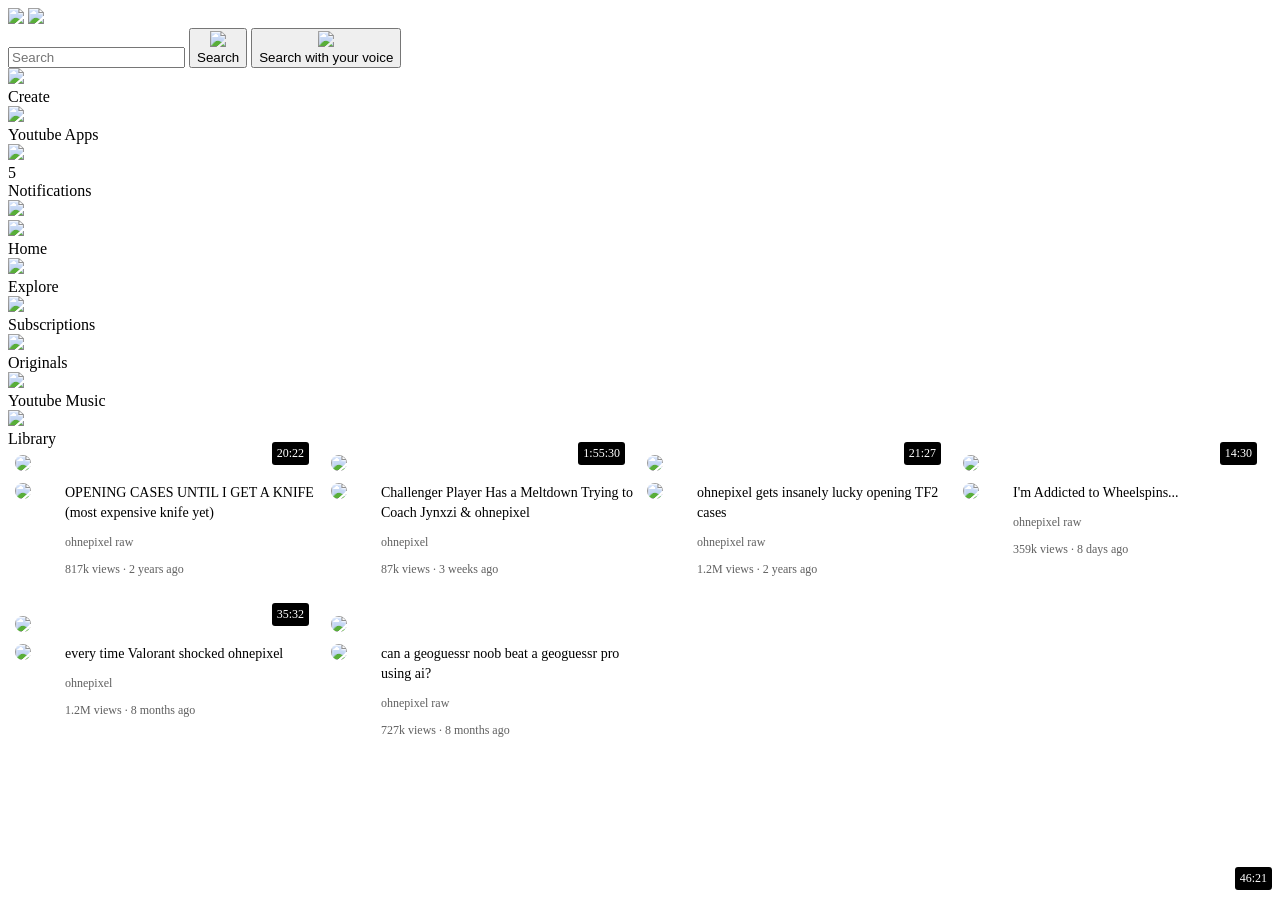
==== Youtube-clone/index.html @ f521c6a3 "added video-links to all the videos" ====
<!DOCTYPE html>
<html lang="en">
  <head>
    <meta charset="UTF-8" />
    <meta name="viewport" content="width=device-width, initial-scale=1.0" />
    <title>Youtube.com exercise</title>

    <link rel="stylesheet" href="styles/general.css">
    <link rel="stylesheet" href="styles/header.css">    
    <link rel="stylesheet" href="styles/sidebar.css">
    <link rel="stylesheet" href="styles/video-preview.css">

    <link rel="preconnect" href="https://fonts.googleapis.com">
    <link rel="preconnect" href="https://fonts.gstatic.com" crossorigin>
    <link href="https://fonts.googleapis.com/css2?family=Roboto:ital,wght@0,100..900;1,100..900&display=swap" rel="stylesheet">
  </head>
  <body>
    <header class="header">
      <div class="left-section">
        <img class="hamburger-menu" src="header-icons/hamburger-menu.svg">

        <!-- Link to Youtube -->
        <a href="https://www.youtube.com/" target="">
          <img class="youtube-logo" src="header-icons/youtube-logo.svg">
        </a>
      </div>

      <div class="middle-section">
        <input class="search-bar" type="text" placeholder="Search">
        <button class="search-button">
          <img class="search-icon" src="header-icons/search.svg">
          <div class="tooltip">
            Search
          </div>
        </button>

        <button class="voice-search-button">
          <img class="voice-search-icon" src="header-icons/voice-search-icon.svg">

          <div class="tooltip">
            Search with your voice
          </div>
        </button>
      </div>

      <div class="right-section">
        <div class="upload-container">
          <img class="upload-icon" src="header-icons/upload.svg">

          <div class="tooltip">
            Create
          </div>
        </div>

        <div class="youtube-apps-container">
          <img class="youtube-apps-icon" src="header-icons/youtube-apps.svg">

          <div class="tooltip">
            Youtube Apps
          </div>
        </div>
        <div class="notifications-container">
          <img class="notifications-icon" src="header-icons/notifications.svg">
          <div class="notification-count">
            5
          </div>

          <div class="tooltip">
            Notifications
          </div>
        </div>
        <img class="current-user-pic" src="pfps/my-profile.jpg">
      </div>
    </header>

    <nav class="sidebar">
      <a class="link" href="https://www.youtube.com/" target="">
        <div class="sidebar-link">
          <img src="sidebar-icons/home.svg">
          <div>
            Home
          </div>
        </div>
      </a>

      <div class="sidebar-link">
        <img src="sidebar-icons/explore.svg">

        <div>
          Explore
        </div>
      </div>

      <div class="sidebar-link">
        <img src="sidebar-icons/subscriptions.svg">

        <div>
          Subscriptions
        </div>
      </div>

      <div class="sidebar-link">
        <img src="sidebar-icons/originals.svg">

        <div>
          Originals
        </div>
      </div>

      <div class="sidebar-link">
        <img src="sidebar-icons/youtube-music.svg">

        <div>
          Youtube Music
        </div>
      </div>

      <div class="sidebar-link">
        <img src="sidebar-icons/library.svg">

        <div>
          Library
        </div>
      </div>
    </nav>

    <main>
      <section class="video-grid">
        <a class="link" href="https://www.youtube.com/watch?v=ppVmJsY59eE">
          <div class="video-preview">
            <div class="thumbnail-row">
              <img class="thumbnail" src="thumbnails/OHNEPIXEL-1.avif">
    
              <div class="video-time">
                20:22
              </div>
            </div>
      
            <div class="video-info-grid">
              <div class="channel-picture">
                <img class="profile-pic" src="pfps/OHNEPIXEL-PFP.jpg">
              </div>
      
              <div class="video-info">
                <p class="video-title">
                  OPENING CASES UNTIL I GET A KNIFE (most expensive knife yet)
                </p>
        
                <p class="channel-name">
                  ohnepixel raw
                </p>
            
                <p class="video-stats">
                  817k views &#183; 2 years ago
                </p>
              </div>
            </div>
          </div>
        </a>
        
    
        <a class="link" href="https://www.youtube.com/watch?v=flXs_joCP9c">
          <div class="video-preview">
            <div class="thumbnail-row">
              <img class="thumbnail" src="thumbnails/OHNEPIXEL-2.avif">
              <div class="video-time">
                1:55:30
              </div>
            </div>
      
            <div class="video-info-grid">
              <div class="channel-picture">
                <img class="profile-pic" src="pfps/OHNEPIXEL-2-PFP.jpg">
              </div>
      
              <div class="video-info">
                <p class="video-title">
                  Challenger Player Has a Meltdown Trying to Coach Jynxzi & ohnepixel
                </p>
          
                <p class="channel-name"> 
                  ohnepixel 
                </p>
      
                <p class="video-stats">
                  87k views &#183; 3 weeks ago
                </p>
              </div>
            </div>
          </div>
        </a>
    
        <a class="link" href="https://www.youtube.com/watch?v=Zrua1Qvv0Nw">
          <div class="video-preview">
            <div class="thumbnail-row">
              <img class="thumbnail" src="thumbnails/OHNEPIXEL-3.avif">
              <div class="video-time">
                21:27
              </div>
            </div>
      
            <div class="video-info-grid">
              <div class="channel-picture">
                <img class="profile-pic" src="pfps/OHNEPIXEL-PFP.jpg">
              </div>
      
              <div class="video-info">
                <p class="video-title">
                  ohnepixel gets insanely lucky opening TF2 cases
                </p>
        
                <p class="channel-name">
                  ohnepixel raw
                </p>
            
                <p class="video-stats">
                  1.2M views &#183; 2 years ago
                </p>
              </div>
            </div>
          </div>
        </a>
        
        <a class="link" href="https://www.youtube.com/watch?v=hAPIiWHHiyg">
          <div class="video-preview">
            <div class="thumbnail-row">
              <img class="thumbnail" src="thumbnails/OHNEPIXEL-4.avif">
    
              <div class="video-time">
                14:30
              </div>
            </div>
      
            <div class="video-info-grid">
              <div class="channel-picture">
                <img class="profile-pic" src="pfps/OHNEPIXEL-PFP.jpg">
              </div>
      
              <div class="video-info">
                <p class="video-title">
                  I'm Addicted to Wheelspins...
                </p>
        
                <p class="channel-name">
                  ohnepixel raw
                </p>
            
                <p class="video-stats">
                  359k views &#183; 8 days ago
                </p>
              </div>
            </div>
          </div>
        </a>

        <a class="link" href="https://youtu.be/c0QemKdqugk?si=qjXJsr7QHGZKhj9c">
          <div class="video-preview">
            <div class="thumbnail-row">
              <img class="thumbnail" src="thumbnails/OHNEPIXEL-5.avif">
    
              <div class="video-time">
                35:32
              </div>
            </div>
      
            <div class="video-info-grid">
              <div class="channel-picture">
                <img class="profile-pic" src="pfps/OHNEPIXEL-2-PFP.jpg">
              </div>
      
              <div class="video-info">
                <p class="video-title">
                  every time Valorant shocked ohnepixel
                </p>
        
                <p class="channel-name">
                  ohnepixel 
                </p>
            
                <p class="video-stats">
                  1.2M views &#183; 8 months ago
                </p>
              </div>
            </div>
          </div>
        </a>
        
        <a class="link" href="https://youtu.be/ot2kJo71KUU?si=zHFsy2tUgRZM_lSw">
          <div class="video-preview">
            <div class="thumbnail-row">
              <img class="thumbnail" src="thumbnails/OHNEPIXEL-6.avif">
            </div>
    
            <div class="video-info-grid">
              <div class="channel-picture">
                <img class="profile-pic" src="pfps/OHNEPIXEL-PFP.jpg">
                
                <div class="video-time">
                  46:21
                </div>
              </div>
    
              <div class="video-info">
                <p class="video-title">           
                  can a geoguessr noob beat a geoguessr pro using ai?
                </p>
    
                <p class="channel-name">
                  ohnepixel raw
                </p>
    
                <p class="video-stats">
                  727k views &#183; 8 months ago
                </p>
              </div>
            </div>
          </div>
        </a>
      </section>
    </main>
  </body>
</html>
---- Youtube-clone/styles/video-preview.css ----
.video-grid 
{
  display: grid;
  grid-template-columns: 1fr 1fr 1fr;
  row-gap: 13px;
}

@media (max-width: 800px)
{
  .video-grid
  {
    grid-template-columns: 1fr 1fr;
  }
}

@media (mid-width: 751px) and (max-width: 1274px)
{
  .video-grid 
  {
    grid-template-columns: 1fr 1fr 1fr;
  }
}

@media (min-width: 1275px)
{
  .video-grid
  {
    grid-template-columns: 1fr 1fr 1fr 1fr;
  }
}

.video-preview
{
  border-radius: 20px;
  padding: 7px;
}

.link
{
  color: black;
  text-decoration: none;
}

.thumbnail-row 
{
  margin-bottom: 8px;
  position: relative;
}

.thumbnail
{
  width: 100%;
  border-radius: 13px;
}

.video-time
{
  position: absolute;
  background-color: black;
  color: white;
  font-size: 12px;
  font-weight: 500;
  padding: 4px 5px;
  border-radius: 3px;

  bottom: 10px;
  right: 8px;
}

.video-info-grid
{
  display: grid;
  grid-template-columns: 50px 1fr;
}

.profile-pic 
{
  width: 36px;
  border-radius: 50px;
}

.video-title
{
  margin-top: 0px;
  font-size: 14px;
  font-weight: 500;
  line-height: 20px;
  margin-bottom: 10px;
}

.channel-name, .video-stats
{
  font-size: 12px;
  color: rgb(96, 96, 96);
}

.channel-name
{
  margin-bottom: 4px;
}
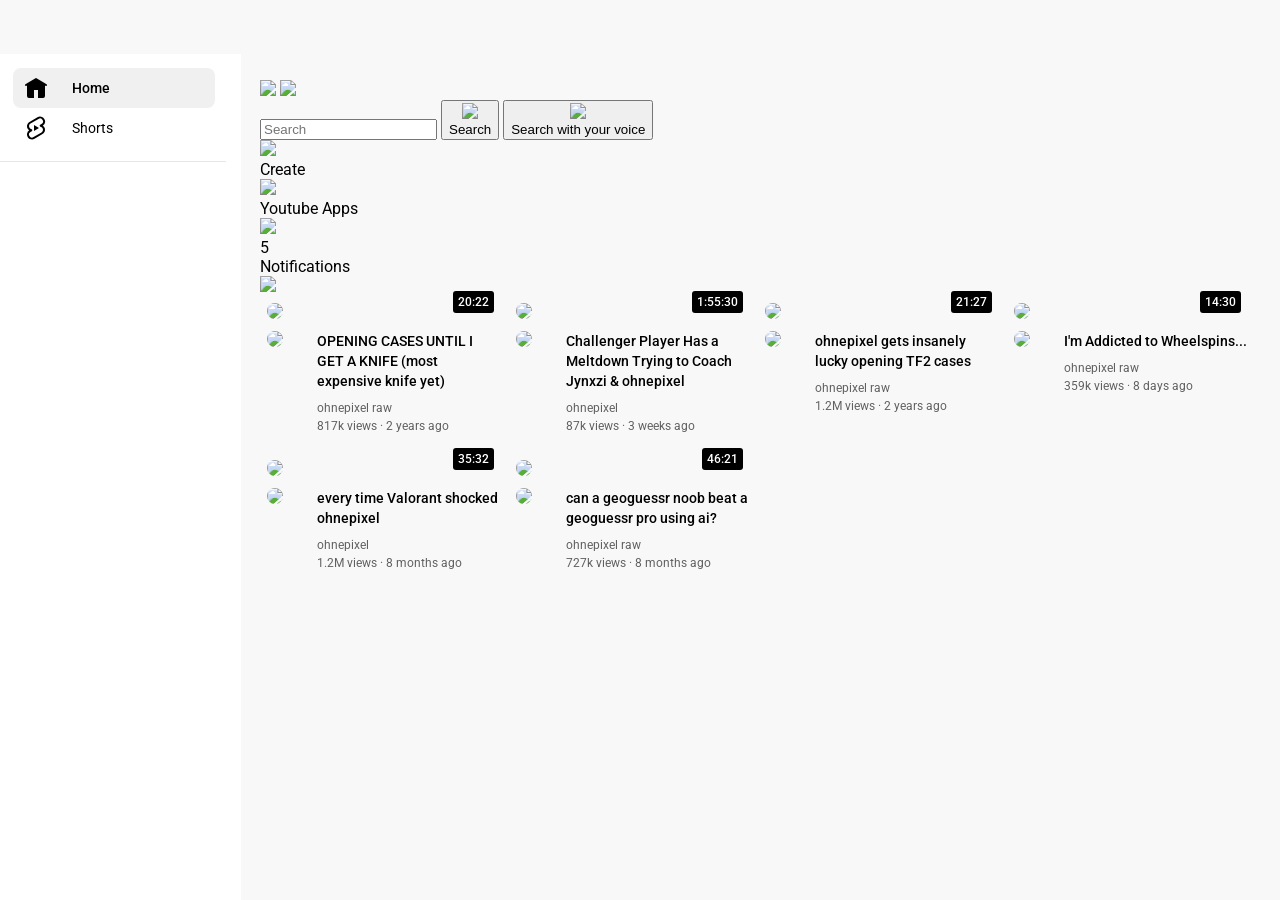
==== commit eaa41bd1: "finished top sidebar section" ====
--- a/Youtube-clone/index.html
+++ b/Youtube-clone/index.html
@@ -73,55 +73,45 @@
       </div>
     </header>
 
+    <!-- Credits to Youtube.com for images (copied directly) -->
     <nav class="sidebar">
-      <a class="link" href="https://www.youtube.com/" target="">
+      <div class="sidebar-section">
+        <div class="sidebar-link-home">
+          <div class="icon-area">
+
+            <svg xmlns="http://www.w3.org/2000/svg" height: 24px
+              viewBox="0 0 24 24" width="24" focusable="false" aria-hidden="true">
+                <path d="m11.485 2.143-8 4.8-2 1.2a1 1 0 001.03 1.714L3 9.567V20a2 2 0 002 2h5v-8h4v8h5a2 
+                2 0 002-2V9.567l.485.29a1 1 0 001.03-1.714l-2-1.2-8-4.8a1 1 0 00-1.03 0Z">
+                </path>
+            </svg>          
+          </div>
+          <div class="sidebar-desc">
+            Home
+          </div>
+
+        </div>
+
         <div class="sidebar-link">
-          <img src="sidebar-icons/home.svg">
-          <div>
-            Home
-          </div>
-        </div>
-      </a>
-
-      <div class="sidebar-link">
-        <img src="sidebar-icons/explore.svg">
-
-        <div>
-          Explore
+          <div class="icon-area">
+            <svg xmlns="http://www.w3.org/2000/svg" height="24" 
+            viewBox="0 0 24 24" width="24" focusable="false" aria-hidden="true">
+              <path d="m13.467 1.19-8 4.7a5 5 0 00-.255 8.46 5 5 0 005.32 8.462l8-4.7a5 
+                5 0 00.258-8.462 5 5 0 001.641-6.464l-.12-.217a5 5 0 00-6.844-1.78m5.12 
+                2.79a2.999 2.999 0 01-1.067 4.107l-1.327.78a1 1 0 00.096 1.775l.943.423a3 3 0
+                01.288 5.323l-8 4.7a3 3 0 01-3.039-5.173l1.327-.78a1 1 0 00-.097-1.775l-.942-.423a3 3 0 
+                01-.288-5.323l8-4.7a3 3 0 014.106 1.066ZM15 12l-5-3v6l5-3Z">
+              </path>
+            </svg>
+          </div>
+
+          <div class="sidebar-desc">
+            Shorts
+          </div>
         </div>
       </div>
 
-      <div class="sidebar-link">
-        <img src="sidebar-icons/subscriptions.svg">
-
-        <div>
-          Subscriptions
-        </div>
-      </div>
-
-      <div class="sidebar-link">
-        <img src="sidebar-icons/originals.svg">
-
-        <div>
-          Originals
-        </div>
-      </div>
-
-      <div class="sidebar-link">
-        <img src="sidebar-icons/youtube-music.svg">
-
-        <div>
-          Youtube Music
-        </div>
-      </div>
-
-      <div class="sidebar-link">
-        <img src="sidebar-icons/library.svg">
-
-        <div>
-          Library
-        </div>
-      </div>
+      <div></div>
     </nav>
 
     <main>
@@ -289,15 +279,15 @@
           <div class="video-preview">
             <div class="thumbnail-row">
               <img class="thumbnail" src="thumbnails/OHNEPIXEL-6.avif">
+
+              <div class="video-time">
+                46:21
+              </div>
             </div>
     
             <div class="video-info-grid">
               <div class="channel-picture">
                 <img class="profile-pic" src="pfps/OHNEPIXEL-PFP.jpg">
-                
-                <div class="video-time">
-                  46:21
-                </div>
               </div>
     
               <div class="video-info">
--- a/Youtube-clone/styles/general.css
+++ b/Youtube-clone/styles/general.css
@@ -0,0 +1,15 @@
+body
+{
+  font-family: Roboto, Arial;
+  margin: 0px;
+  padding-top: 80px;
+  padding-left: 260px;
+  padding-right: 24px;
+  background-color: rgb(248, 248, 248);
+}
+
+p 
+{
+  margin-top: 0px;
+  margin-bottom: 0px;
+}
--- a/Youtube-clone/styles/sidebar.css
+++ b/Youtube-clone/styles/sidebar.css
@@ -0,0 +1,58 @@
+.sidebar
+{
+  background-color: white;
+  position: fixed;
+  left: 0px;
+  bottom: 0px;
+  top: 54px;
+  width: 226px;
+  z-index: 200;
+  padding-right: 15px;
+}
+
+.sidebar-section
+{
+  padding: 14px 14px 13px 13px;
+  border-bottom: 1px solid rgb(230, 230, 230);
+}
+
+.sidebar-link, .sidebar-link-home
+{
+  display: flex;
+  background-color: white;
+  width: 180px;
+  height: 18px;
+  padding: 11px 11px 11px 11px;
+  border-radius: 8px;
+  align-items: center;
+  justify-content: center;
+}
+
+.sidebar-link-home
+{
+  font-weight: 500;
+  background-color: rgb(240, 240, 240);
+}
+
+.icon-area 
+{
+  display: flex;
+  align-items: center;
+  width: 48px;
+  height: 40px;
+}
+
+.sidebar-icon
+{
+  width: 24px;
+  height: 24px;
+}
+
+.sidebar-desc
+{
+  height: 40px;
+  display: flex;
+  flex: 1;
+  font-size: 14px;
+  align-items: center;
+}
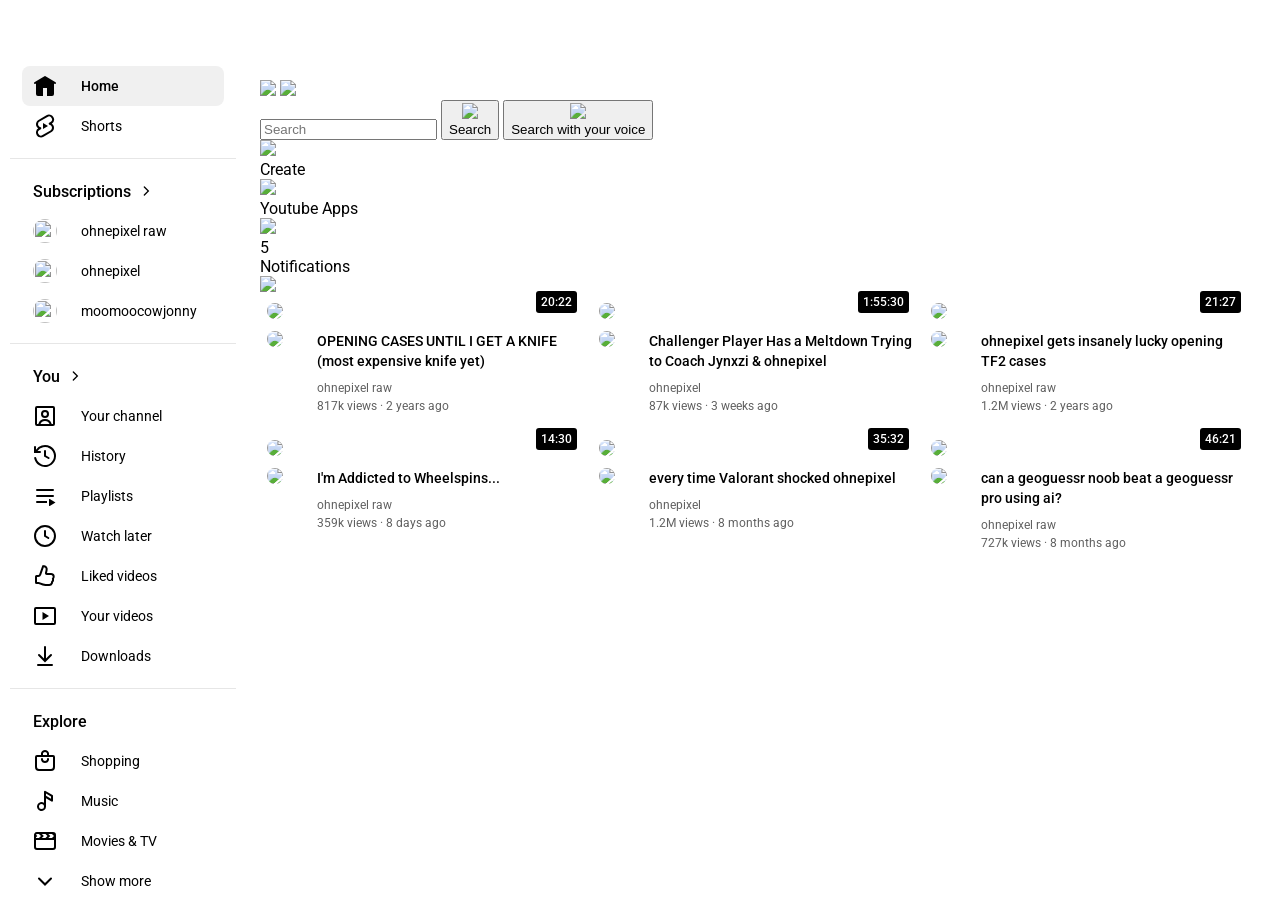
==== commit 85548396: "finished sidebar base" ====
--- a/Youtube-clone/index.html
+++ b/Youtube-clone/index.html
@@ -73,29 +73,27 @@
       </div>
     </header>
 
-    <!-- Credits to Youtube.com for images (copied directly) -->
+    <!-- Credits to Youtube.com for sidebar-icons (copied directly from inspect element) -->
     <nav class="sidebar">
       <div class="sidebar-section">
         <div class="sidebar-link-home">
           <div class="icon-area">
-
             <svg xmlns="http://www.w3.org/2000/svg" height: 24px
-              viewBox="0 0 24 24" width="24" focusable="false" aria-hidden="true">
-                <path d="m11.485 2.143-8 4.8-2 1.2a1 1 0 001.03 1.714L3 9.567V20a2 2 0 002 2h5v-8h4v8h5a2 
+            viewBox="0 0 24 24" width="24" focusable="false" aria-hidden="true">
+              <path d="m11.485 2.143-8 4.8-2 1.2a1 1 0 001.03 1.714L3 9.567V20a2 2 0 002 2h5v-8h4v8h5a2 
                 2 0 002-2V9.567l.485.29a1 1 0 001.03-1.714l-2-1.2-8-4.8a1 1 0 00-1.03 0Z">
-                </path>
+              </path>
             </svg>          
           </div>
           <div class="sidebar-desc">
             Home
           </div>
-
-        </div>
-
-        <div class="sidebar-link">
-          <div class="icon-area">
-            <svg xmlns="http://www.w3.org/2000/svg" height="24" 
-            viewBox="0 0 24 24" width="24" focusable="false" aria-hidden="true">
+        </div>
+
+        <div class="sidebar-link">
+          <div class="icon-area">
+            <svg xmlns="http://www.w3.org/2000/svg" 
+            height="24" viewBox="0 0 24 24" width="24" focusable="false" aria-hidden="true">
               <path d="m13.467 1.19-8 4.7a5 5 0 00-.255 8.46 5 5 0 005.32 8.462l8-4.7a5 
                 5 0 00.258-8.462 5 5 0 001.641-6.464l-.12-.217a5 5 0 00-6.844-1.78m5.12 
                 2.79a2.999 2.999 0 01-1.067 4.107l-1.327.78a1 1 0 00.096 1.775l.943.423a3 3 0
@@ -111,9 +109,562 @@
         </div>
       </div>
 
-      <div></div>
+      <div class="sidebar-section">
+        <div class="sidebar-title-container">
+          <div class="sidebar-title">
+            Subscriptions
+          </div>
+
+          <div class="arrow-symbol">
+            <svg xmlns="http://www.w3.org/2000/svg" 
+            height="16" viewBox="0 0 24 24" width="24" focusable="false" aria-hidden="true">
+              <path d="M8.793 5.293a1 1 0 000 1.414L14.086 12l-5.293 5.293a1 1 0 101.414 1.414L16.914
+                12l-6.707-6.707a1 1 0 00-1.414 0Z">
+              </path>
+            </svg>
+          </div>
+        </div>
+
+        <div class="sidebar-link">
+          <div class="icon-area">
+            <img class="subscription-icon" src="pfps/OHNEPIXEL-PFP.jpg">
+          </div>
+
+          <div class="sidebar-desc">
+            ohnepixel raw
+          </div>
+        </div>
+
+        <div class="sidebar-link">
+          <div class="icon-area">
+            <img class="subscription-icon" src="pfps/OHNEPIXEL-2-PFP.jpg">
+          </div>
+
+          <div class="sidebar-desc">
+            ohnepixel
+          </div>
+        </div>
+
+        <div class="sidebar-link">
+          <div class="icon-area">
+            <img class="subscription-icon" src="pfps/moomoocowjonny.jpg">
+          </div>
+
+          <div class="sidebar-desc">
+            moomoocowjonny
+          </div>
+        </div>
+      </div>
+
+      <div class="sidebar-section">
+        <div class="sidebar-title-container">
+          <div class="sidebar-title">
+            You
+          </div>
+
+          <div class="arrow-symbol">
+            <svg xmlns="http://www.w3.org/2000/svg" 
+            height="16" viewBox="0 0 24 24" width="24" focusable="false" aria-hidden="true">
+              <path d="M8.793 5.293a1 1 0 000 1.414L14.086 12l-5.293 5.293a1 1 0 101.414 1.414L16.914
+                12l-6.707-6.707a1 1 0 00-1.414 0Z">
+              </path>
+            </svg>
+          </div>
+        </div>
+
+        <div class="sidebar-link">
+          <div class="icon-area">
+            <svg xmlns="http://www.w3.org/2000/svg"
+            height="24" viewBox="0 0 24 24" width="24" focusable="false" aria-hidden="true">
+              <path d="M20 2H4a2 2 0 00-2 2v16a2 2 0 002 2h16a2 2 0 002-2V4a2 2 0 00-2-2ZM4 
+                20V4h16v16h-1.293a7 7 0 00-13.414 0H4Zm8-14a4 4 0 100 8 4 4 0 000-8Zm0 2a2 2 0 110 4 2 2 0 
+                010-4Zm-.1 9.001h-.002A5 5 0 0116.581 20H7.417a5 5 0 014.483-2.999Z">
+              </path>
+            </svg>
+          </div>
+
+          <div class="sidebar-desc">
+            Your channel
+          </div>
+        </div>
+
+        <div class="sidebar-link">
+          <div class="icon-area">
+            <svg xmlns="http://www.w3.org/2000/svg"
+            height="24" viewBox="0 0 24 24" width="24" focusable="false" aria-hidden="true">
+              <path d="M8.76 1.487a11 11 0 11-7.54 12.706 1 1 0 011.96-.4 9 9 0 0014.254 5.38A9 
+                9 0 0016.79 4.38 9 9 0 004.518 7H7a1 1 0 010 2H1V3a1 1 0 012 0v2.678a11 11 0 015.76-4.192ZM12 
+                6a1 1 0 00-1 1v5.58l.504.288 3.5 2a1 1 0 10.992-1.736L13 11.42V7a1 1 0 00-1-1Z">
+              </path>
+            </svg>
+          </div>
+
+          <div class="sidebar-desc">
+            History
+          </div>
+        </div>
+
+        <div class="sidebar-link">
+          <div class="icon-area">
+            <svg xmlns="http://www.w3.org/2000/svg"
+            height="24" viewBox="0 0 24 24" width="24" focusable="false" aria-hidden="true">
+              <path d="M16 15.395a.5.5 0 01.762-.426L22.5 18.5l-5.738 3.531a.5.5 0 01-.762-.425v-6.212ZM14 
+                19H4a1 1 0 110-2h10v2Zm6-8a1 1 0 110 2H4a1 1 0 110-2h16Zm0-6a1 1 0 110 2H4a1 1 0 010-2h16Z">
+              </path>
+            </svg>
+          </div>
+
+          <div class="sidebar-desc">
+            Playlists
+          </div>
+        </div>
+
+        <div class="sidebar-link">
+          <div class="icon-area">
+            <svg xmlns="http://www.w3.org/2000/svg"
+            height="24" viewBox="0 0 24 24" width="24" focusable="false" aria-hidden="true">
+              <path d="M12 1C5.925 1 1 5.925 1 12s4.925 11 11 11 11-4.925 11-11S18.075 1 12 1Zm0 
+                2a9 9 0 110 18.001A9 9 0 0112 3Zm0 3a1 1 0 00-1 1v5.565l.485.292 3.33 2a1 1 0 001.03-1.714L13 
+                11.435V7a1 1 0 00-1-1Z">
+              </path>
+            </svg>
+          </div>
+
+          <div class="sidebar-desc">
+            Watch later
+          </div>
+        </div>
+
+        <div class="sidebar-link">
+          <div class="icon-area">
+            <svg xmlns="http://www.w3.org/2000/svg"
+            height="24" viewBox="0 0 24 24" width="24" focusable="false" aria-hidden="true">
+              <path d="M9.221 1.795a1 1 0 011.109-.656l1.04.173a4 4 0 013.252 4.784L14 9h4.061a3.664
+                3.664 0 013.576 2.868A3.68 3.68 0 0121 14.85l.02.087A3.815 3.815 0 0120 18.5v.043l-.01.227a2.82 
+                2.82 0 01-.135.663l-.106.282A3.754 3.754 0 0116.295 22h-3.606l-.392-.007a12.002 12.002 0 
+                01-5.223-1.388l-.343-.189-.27-.154a2.005 2.005 0 00-.863-.26l-.13-.004H3.5a1.5 1.5 0 
+                01-1.5-1.5V12.5A1.5 1.5 0 013.5 11h1.79l.157-.013a1 1 0 00.724-.512l.063-.145 2.987-8.535Zm-1.1 9.196A3 
+                3 0 015.29 13H4v4.998h1.468a4 4 0 011.986.528l.27.155.285.157A10 10 0 0012.69 20h3.606c.754 0 1.424-.483 
+                1.663-1.2l.03-.126a.819.819 0 00.012-.131v-.872l.587-.586c.388-.388.577-.927.523-1.465l-.038-.23-.02-.087-.21-.9.55-.744A1.663 
+                1.663 0 0018.061 11H14a2.002 2.002 0 01-1.956-2.418l.623-2.904a2 2 0 00-1.626-2.392l-.21-.035-2.71 7.741Z">
+              </path>
+            </svg>
+          </div>
+
+          <div class="sidebar-desc">
+            Liked videos
+          </div>
+        </div>
+
+        <div class="sidebar-link">
+          <div class="icon-area">
+            <svg xmlns="http://www.w3.org/2000/svg"
+            height="24" viewBox="0 0 24 24" width="24" focusable="false" aria-hidden="true">
+              <path d="M21 3H3a2 2 0 00-2 2v14a2 2 0 002 2h18a2 2 0 002-2V5a2 2 0 00-2-2ZM3 19V5h18v14H3Zm13-7L9.5 
+                8v8l6.5-4Z">
+              </path>
+            </svg>
+          </div>
+
+          <div class="sidebar-desc">
+            Your videos
+          </div>
+        </div>
+
+        <div class="sidebar-link">
+          <div class="icon-area">
+            <svg xmlns="http://www.w3.org/2000/svg"
+            height="24" viewBox="0 0 24 24" width="24" focusable="false" aria-hidden="true">
+              <path d="M12 2a1 1 0 00-1 1v11.586l-4.293-4.293a1 1 0 10-1.414 1.414L12 18.414l6.707-6.707a1
+                1 0 10-1.414-1.414L13 14.586V3a1 1 0 00-1-1Zm7 18H5a1 1 0 000 2h14a1 1 0 000-2Z">
+              </path>
+            </svg>
+          </div>
+
+          <div class="sidebar-desc">
+            Downloads
+          </div>
+        </div>
+      </div>
+
+      <div class="sidebar-section">
+        <div class="sidebar-title-container">
+          <div class="sidebar-title">
+            Explore
+          </div>
+        </div>
+
+        <div class="sidebar-link">
+          <div class="icon-area">
+            <svg xmlns="http://www.w3.org/2000/svg"
+            height="24" viewBox="0 0 24 24" width="24" focusable="false" aria-hidden="true">
+              <path d="M16 6h4a2 2 0 012 2v10a4 4 0 01-4 4H6a4 4 0 01-4-4V8a2 2 0 012-2h4V4.344l.005-.048C8.195
+                2.32 10.039 1 12 1c1.96 0 3.805 1.32 3.995 3.296l.005.048V6Zm-6 0h4V4.447C13.906 3.732 13.149 3 12 
+                3s-1.906.732-2 1.447V6ZM4 18a2 2 0 002 2h12a2 2 0 002-2V8H4v10Zm11-9a1 1 0 00-1 1v.553c-.094.715-.851
+                1.447-2 1.447s-1.906-.732-2-1.447V10a1 1 0 00-2 0v.656l.005.048C8.195 12.68 10.04 14 12 14c1.961 0 
+                3.805-1.32 3.995-3.296l.005-.048V10a1 1 0 00-1-1Z">
+              </path>
+            </svg>
+          </div>
+
+          <div class="sidebar-desc">
+            Shopping
+          </div>
+        </div>
+
+        <div class="sidebar-link">
+          <div class="icon-area">
+            <svg xmlns="http://www.w3.org/2000/svg"
+            height="24" viewBox="0 0 24 24" width="24" focusable="false" aria-hidden="true">
+              <path d="M11 2.766v10.99a4.5 4.5 0 101.994 3.976L13 17.5V9.2l5.485 3.292A1 1 0 0020 11.634V6.966a1
+                1 0 00-.485-.857l-7-4.2A1 1 0 0011 2.766Zm2 4.102V4.533l5 3v2.335l-5-3ZM8.5 15a2.5 2.5 0 110 5.001A2.5
+                2.5 0 018.5 15Z">
+              </path>
+            </svg>
+          </div>
+
+          <div class="sidebar-desc">
+            Music
+          </div>
+        </div>
+
+        <div class="sidebar-link">
+          <div class="icon-area">
+            <svg xmlns="http://www.w3.org/2000/svg"
+            height="24" viewBox="0 0 24 24" width="24" focusable="false" aria-hidden="true">
+              <path d="M20 3H4a3 3 0 00-2.587 1.485l-.001.003-.01.015-.072.133-.037.077a3.046 3.046
+                0 00-.264.869l-.002.011-.011.1-.005.063-.005.06A3.004 3.004 0 001 6v12a3 3 0 003 3h16a3
+                3 0 003-3V6a3 3 0 00-3-3ZM4 5h1.986l2 2-2 2H3v-.686L4.313 7 3.04 5.725A1 1 0 014 5Zm13.315
+                2-2-2h3.67l2 2-2 2h-3.67l2-2Zm-6.5 0L8.814 5h3.672l2 2-2 2H8.815l2-2ZM3 18v-7h18v7a1 1 
+                0 01-1 1H4a1 1 0 01-1-1Z">
+              </path>
+            </svg>
+          </div>
+
+          <div class="sidebar-desc">
+            Movies & TV
+          </div>
+        </div>
+
+          
+        <input type="checkbox" id="toggle" hidden>
+
+        <div class="sidebar-link extra">
+          <div class="icon-area">
+            <svg xmlns="http://www.w3.org/2000/svg"
+            height="24" viewBox="0 0 24 24" width="24" focusable="false" aria-hidden="true">
+              <path clip-rule="evenodd" d="M18.364 4.224a1 1 0 011.414 0 11 11 0 010 15.557 1 1 0 
+                01-1.414-1.414 9 9 0 000-12.729 1 1 0 010-1.414ZM4.222 4.222a1 1 0 011.414 1.415 9 9 
+                0 000 12.728 1 1 0 11-1.414 1.414 11.002 11.002 0 010-15.557Zm3.181 3.181a1.002 1.002 0 
+                011.415 1.415 4.503 4.503 0 00-.975 4.904c.226.545.558 1.042.975 1.46a1.001 1.001 0 01-1.415 
+                1.414 6.502 6.502 0 010-9.193Zm7.779 0c.39-.39 1.024-.39 1.415 0a6.5 6.5 0 010 9.193 1.001 1.001
+                0 01-1.415-1.415 4.5 4.5 0 000-6.363 1.001 1.001 0 010-1.415ZM12 10a2 2 0 110 4 2 2 0 010-4Z" fill-rule="evenodd">
+              </path>
+            </svg>
+          </div>
+
+          <div class="sidebar-desc">
+            Live
+          </div>
+        </div>
+
+        <div class="sidebar-link extra"> 
+          <div class="icon-area">
+            <svg xmlns="http://www.w3.org/2000/svg"
+            height="24" viewBox="0 0 24 24" width="24" focusable="false" aria-hidden="true">
+              <path d="M15.97 2.615 12 4.998 8.03 2.615a2 2 0 00-2.06 0l-5 3A2 2 0 000 7.33v7.34a2 2 0 00.97 
+                1.715l10 6c.634.38 1.426.38 2.06 0l10-6A1.998 1.998 0 0024 14.67V7.33a2 2 0 00-.97-1.715l-5-3a2
+                2 0 00-2.06 0ZM12 7.33l5-3 5 3v7.34l-10 6-10-6V7.33l5-3 5 3ZM7 7.5a1 1 0 00-1 1v1.502H4.5a1 1
+                0 000 2H6V13.5a1 1 0 102 0v-1.498h1.5a1 1 0 000-2H8V8.5a1 1 0 00-1-1Zm11.5 1.502a1.5 1.5 0 100 3 1.5
+                1.5 0 000-3Zm-4 2a1.5 1.5 0 100 3 1.5 1.5 0 000-3Z">
+              </path>
+            </svg>
+          </div>
+
+          <div class="sidebar-desc">
+            Gaming
+          </div>
+        </div>
+
+        <div class="sidebar-link extra"> 
+          <div class="icon-area">
+            <svg xmlns="http://www.w3.org/2000/svg"
+            height="24" viewBox="0 0 24 24" width="24" focusable="false" aria-hidden="true">
+              <path d="M23 17V3H1v14a4 4 0 004 4h14a4 4 0 004-4ZM3 17V5h18v12a2 2 0 01-2 2H5a2 2
+                0 01-2-2ZM18 7H6a1 1 0 000 2h12a1 1 0 100-2Zm0 4h-3a1 1 0 000 2h3a1 1 0 000-2Zm-7
+                0H6a1 1 0 00-1 1v4a1 1 0 001 1h5a1 1 0 001-1v-4a1 1 0 00-1-1Zm-4 4v-2h3v2H7Zm11 0h-3a1
+                1 0 000 2h3a1 1 0 000-2Z">
+              </path>
+            </svg>
+          </div>
+
+          <div class="sidebar-desc">
+            News
+          </div>
+        </div>
+
+        <div class="sidebar-link extra"> 
+          <div class="icon-area">
+            <svg xmlns="http://www.w3.org/2000/svg"
+            height="24" viewBox="0 0 24 24" width="24" focusable="false" aria-hidden="true">
+              <path d="M17.5 1h-11A1.5 1.5 0 005 2.5V4H2a1 1 0 00-1 1v3a5 5 0 004.669 4.987 7.01 
+                7.01 0 004.72 3.826l-2.926 4.655A1 1 0 008.31 23h7.38a1 1 0 00.847-1.532l-2.927-4.657a7.01
+                7.01 0 004.72-3.824A5 5 0 0023 8V5a1 1 0 00-1-1h-3V2.5A1.5 1.5 0 0017.5 1ZM7 10V3h10v7a5 5
+                0 11-10 0ZM3 8V6h2v4c0 .283.017.565.052.845A3 3 0 013 8Zm16 2V6h2v2a3 3 0 01-2.053 
+                2.845c.034-.277.052-.559.053-.845Zm-8.88 11L12 18.008 13.88 21h-3.76Z">
+              </path>
+            </svg>
+          </div>
+
+          <div class="sidebar-desc">
+            Sports
+          </div>
+        </div>
+
+        <div class="sidebar-link extra"> 
+          <div class="icon-area">
+            <svg xmlns="http://www.w3.org/2000/svg"
+            height="24" viewBox="0 0 24 24" width="24" focusable="false" aria-hidden="true">
+              <path d="M11.485 2.143 1.486 8.148a1 1 0 000 1.715L5 11.968v4.957a2 2 0 00.992 1.73l5.504
+                3.21a1 1 0 001.008 0l5.504-3.212A2 2 0 0019 16.926V11.97l2-1.2V18a1 1 0 002 0V9a1 1 0
+                00-.485-.852l-10-6.005a1 1 0 00-1.03 0ZM3.944 9.005 12 4.167l8.057 4.837L12 13.834l-8.056-4.83Zm8.57
+                6.852L17 13.167v3.759l-5 2.917-5-2.917v-3.758l4.486 2.69a1 1 0 001.028-.001Z">
+              </path>
+            </svg>
+          </div>
+
+          <div class="sidebar-desc">
+            Courses
+          </div>
+        </div>
+
+        <div class="sidebar-link extra"> 
+          <div class="icon-area">
+            <svg xmlns="http://www.w3.org/2000/svg"
+            height="24" viewBox="0 0 24 24" width="24" focusable="false" aria-hidden="true">
+              <path d="M11.545 2.782a3.25 3.25 0 00-2.613 2.145 1 1 0 101.888.66 1.25 1.25 0 011.005-.825A1.251
+                1.251 0 1112 7.25a1 1 0 00-1 1v2.214l-7.56 5.04C.973 17.15 2.138 21 5.106 21h14.38c3.02 0 4.147-3.957
+                1.582-5.55L13 10.444V9.092a3.25 3.25 0 00-1.455-6.31ZM4.55 17.168l7.468-4.98 7.994 4.962c.855.53.478
+                1.85-.528 1.85H5.104c-.99 0-1.377-1.283-.554-1.832Z">
+              </path>
+            </svg>
+          </div>
+
+          <div class="sidebar-desc">
+            Fashion & Beauty
+          </div>
+        </div>
+
+        <div class="sidebar-link extra"> 
+          <div class="icon-area">
+            <svg xmlns="http://www.w3.org/2000/svg"
+              height="24" viewBox="0 0 24 24" width="24" focusable="false" aria-hidden="true">
+                <path d="M12 1a10 10 0 00-8.66 15 1 1 0 001.732-1 8 8 0 1113.856 0 1 1 0 001.732 1A10 10 0 0012
+                  1Zm0 5a4 4 0 00-4 4v4a4 4 0 003 3.874V20h-1a1 1 0 000 2h4a1 1 0 000-2h-1v-2.126A4 4 0 0016
+                  14v-4a4 4 0 00-4-4Zm0 2a2 2 0 012 2v4a2 2 0 01-4 0v-4a2 2 0 012-2Z">
+                </path>
+            </svg>
+          </div>
+
+          <div class="sidebar-desc">
+            Podcasts
+          </div>
+        </div>
+
+        <div class="sidebar-link extra"> 
+          <div class="icon-area">
+            <svg xmlns="http://www.w3.org/2000/svg"
+            height="24" viewBox="0 0 24 24" width="24" focusable="false" aria-hidden="true">
+              <path d="M12 1a3 3 0 100 6 3 3 0 000-6Zm8 0a3 3 0 100 6 3 3 0 000-6ZM5.556 1C4.92 1 4.355 1.295
+                4 1.75A1.97 1.97 0 002.444 1C1.37 1 .5 1.839.5 2.875.5 5.263 3.976 6.988 4 7c.024-.012 3.5-1.737
+                3.5-4.125C7.5 1.84 6.629 1 5.556 1ZM12 2.75a1.25 1.25 0 110 2.5 1.25 1.25 0 010-2.5Zm8 0a1.25 1.25
+                0 110 2.5 1.25 1.25 0 010-2.5Zm-5 7.5L12 8.5l-3 1.75v3.5l3 1.75 3-1.75v-3.5ZM4 9a3 3 0 100 6 3 3 0
+                000-6Zm16 0a3 3 0 100 6 3 3 0 000-6ZM4 10.75a1.25 1.25 0 110 2.5 1.25 1.25 0 010-2.5Zm16 0a1.25 1.25
+                0 110 2.5 1.25 1.25 0 010-2.5ZM4 17a3 3 0 100 6 3 3 0 000-6Zm8 0a3 3 0 100 6 3 3 0 000-6Zm11.5 2.4L21.75
+                17h-3.5l-1.75 2.4L20 23l3.5-3.6ZM4 18.75a1.25 1.25 0 110 2.5 1.25 1.25 0 010-2.5Zm8 0a1.25 1.25 0 110 2.5
+                1.25 1.25 0 010-2.5Z">
+              </path>
+            </svg>
+          </div>
+
+          <div class="sidebar-desc">
+            Playables
+          </div>
+        </div>
+        <!-- Both labels are on the page. Initially, the 'Show more' label is displayed and the 
+         'Show less' label is hidden. The divs with class="extra" are also hidden. Only until after
+         the 'Show more' label is checked will the "extra" class be displayed. -->
+
+        <label for="toggle" class="show-more">
+          <div class="unchecked">
+            <div class="sidebar-link">
+              <div class="icon-area">
+                <svg xmlns="http://www.w3.org/2000/svg"
+                height="24" viewBox="0 0 24 24" width="24" focusable="false" aria-hidden="true">
+                  <path d="M18.707 8.793a1 1 0 00-1.414 0L12 14.086 6.707 8.793a1 1 0 10-1.414 1.414L12 
+                    16.914l6.707-6.707a1 1 0 000-1.414Z">
+                  </path>
+                </svg>
+              </div>
+    
+              <div class="sidebar-desc">
+                Show more
+              </div>
+            </div>            
+          </div>
+
+          <div class="checked">
+            <div class="sidebar-link">
+              <div class="icon-area">
+                <svg xmlns="http://www.w3.org/2000/svg"
+                height="24" viewBox="0 0 24 24" width="24" focusable="false" aria-hidden="true">
+                  <path d="M5.293 15.207a1 1 0 001.414 0L12 9.914l5.293 5.293a1 1 0 101.414-1.414L12 
+                    7.086l-6.707 6.707a1 1 0 000 1.414Z">
+                  </path>
+                </svg>
+              </div>
+    
+              <div class="sidebar-desc">
+                Show less
+              </div>
+            </div>            
+          </div>
+        </label>
+      </div>
+
+      <div class="sidebar-section">
+        <div class="sidebar-title-container">
+          <div class="sidebar-title">
+            More from YouTube
+          </div>
+        </div>
+
+        <div class="sidebar-link"> 
+          <div class="icon-area">
+            <svg xmlns="http://www.w3.org/2000/svg" xmlns:xlink="http://www.w3.org/1999/xlink" version="1.1"
+            x="0px" y="0px" width="24px" height="24px" viewBox="0 0 24 24" enable-background="new 0 0 24 24" 
+            xml:space="preserve" focusable="false" aria-hidden="true">
+              <g>
+                <path fill="#FF0033" d="M21.58,7.19c-0.23-0.86-0.91-1.54-1.77-1.77C18.25,5,12,5,12,5S5.75,5,4.19,5.42
+                  C3.33,5.65,2.65,6.33,2.42,7.19C2,8.75,2,12,2,12s0,3.25,0.42,4.81c0.23,0.86,0.91,1.54,1.77,1.77C5.75,19,12,19,12,19
+                  s6.25,0,7.81-0.42c0.86-0.23,1.54-0.91,1.77-1.77C22,15.25,22,12,22,12S22,8.75,21.58,7.19z">
+                </path>
+                <polygon fill="#FFFFFF" points="10,15 15,12 10,9  "></polygon>
+              </g>
+            </svg>
+          </div>
+
+          <div class="sidebar-desc">
+            Youtube Premium
+          </div>
+        </div>
+
+        <div class="sidebar-link"> 
+          <div class="icon-area">
+            <svg xmlns="http://www.w3.org/2000/svg" xmlns:xlink="http://www.w3.org/1999/xlink" version="1.1"
+            x="0px" y="0px" width="24px" height="24px" viewBox="0 0 24 24" enable-background="new 0 0 24 24" 
+            xml:space="preserve" focusable="false" aria-hidden="true">
+              <g>
+                <path fill="#FF0033" d="M21,17H3c-0.55,0-1-0.45-1-1V6c0-0.55,0.45-1,1-1h18c0.55,0,1,0.45,1,1v10C22,16.55,21.55,17,21,17z
+                  M19,19.2v-0.9c0-0.17-0.13-0.3-0.3-0.3H5.3C5.13,18,5,18.13,5,18.3v0.9c0,0.17,0.13,0.3,0.3,0.3h13.4C18.87,19.5,19,19.37,19,19.2 z">
+                </path>
+                <polygon fill="#FFFFFF" points="10,14 15,11 10,8  "></polygon>
+              </g>
+            </svg>
+          </div>
+
+          <div class="sidebar-desc">
+            Youtube TV
+          </div>
+        </div>
+
+        <div class="sidebar-link"> 
+          <div class="icon-area">
+            <svg xmlns="http://www.w3.org/2000/svg" xmlns:xlink="http://www.w3.org/1999/xlink"
+            version="1.1" x="0px" y="0px" width="24px" height="24px" viewBox="0 0 24 24" enable-background="new 0 0 24 24"
+            xml:space="preserve" focusable="false" aria-hidden="true">
+              <g>
+                <circle id="XMLID_4814__yt87" fill="#FF0033" cx="12" cy="12" r="11"></circle>
+                <path fill="#FFFFFF" d="M12,6.25c3.17,0,5.75,2.58,5.75,5.75s-2.58,5.75-5.75,5.75S6.25,15.17,6.25,12S8.83,6.25,12,6.25
+                  M12,5.25 c-3.73,0-6.75,3.02-6.75,6.75s3.02,6.75,6.75,6.75s6.75-3.02,6.75-6.75S15.73,5.25,12,5.25L12,5.25z">
+                </path>
+                <polygon fill="#FFFFFF" points="10,15 15,12 10,9  "></polygon>
+              </g>
+            </svg>
+          </div>
+
+          <div class="sidebar-desc">
+            Youtube Music
+          </div>
+        </div>
+
+        <div class="sidebar-link"> 
+          <div class="icon-area">
+            <svg xmlns="http://www.w3.org/2000/svg" xmlns:xlink="http://www.w3.org/1999/xlink"
+            version="1.1" x="0px" y="0px" width="24px" height="24px" viewBox="0 0 24 24" enable-background="new 0 0 24 24"
+            xml:space="preserve" focusable="false" aria-hidden="true">
+              <g>
+                <g>
+                  <path fill="#FF0033" d="M22.64,13.2c-0.01-1.04-0.62-5.98-0.9-6.74c-0.19-0.5-0.58-1.4-1.31-1.95c-0.94-0.7-1.7-0.83-2.68-0.85
+                    C17.06,3.64,6.12,5.03,4.79,5.51C3.8,5.88,3.03,6.35,2.42,6.95c-0.99,0.98-1.18,1.93-1.02,3.6c0.14,1.52,0.85,6.55,1.21,7.59
+                    c0.39,1.15,1.11,2.03,2.3,2.16c3.62,0.39,4.48-1.6,12.9-1.58c2.55,0.01,3.82-1.11,4.35-2.08C22.77,15.49,22.65,13.99,22.64,13.2z">
+                  </path>
+                  <path fill="#212121" d="M17.47,4.04C17.47,4.04,17.48,4.04,17.47,4.04c0.94,0.02,1.67,0.14,2.56,0.81
+                    c0.7,0.53,1.08,1.39,1.25,1.86c0.28,0.73,0.85,5.44,0.86,6.43c0.01,0.76,0.12,2.19-0.47,3.28c-0.5,0.92-1.71,1.98-4.13,1.98
+                    c-0.01,0-0.01,0-0.02,0c-0.04,0-0.07,0-0.11,0c-7.23,0-8.55,1.56-11.33,1.56c-0.27,0-0.56-0.02-0.87-0.05
+                    c-1.13-0.12-1.82-0.96-2.19-2.06c-0.34-0.99-1.01-5.79-1.15-7.24c-0.15-1.6,0.03-2.51,0.98-3.44c0.58-0.57,1.32-1.02,2.27-1.37
+                    C6.38,5.35,16.73,4.04,17.47,4.04 M17.47,3.2c-0.47,0-3.53,0.37-6.09,0.72C8.82,4.27,5.6,4.75,4.84,5.03
+                    c-1.06,0.39-1.9,0.9-2.56,1.56C1.05,7.8,0.9,9.06,1.05,10.7c0.12,1.27,0.8,6.28,1.19,7.43c0.53,1.55,1.55,2.48,2.89,2.62
+                    c0.33,0.04,0.64,0.05,0.96,0.05c1.17,0,2.1-0.25,3.18-0.54c1.69-0.45,3.8-1.02,8.15-1.02l0.11,0l0.02,0
+                    c1.07,0,3.68-0.24,4.86-2.42c0.63-1.17,0.6-2.59,0.58-3.43c0-0.09,0-0.18-0.01-0.26c-0.01-1.01-0.59-5.85-0.92-6.72
+                    c-0.38-1-0.89-1.75-1.53-2.23c-1.05-0.79-1.94-0.96-3.04-0.98l-0.01,0L17.47,3.2L17.47,3.2z">
+                  </path>
+                </g>
+                <g>
+                  <path fill="#FFFFFF" d="M15.28,11.85c-0.03,0.02-0.05,0.03-0.08,0.05c-0.21,0.14-0.42,0.28-0.63,0.43
+                    c-0.49,0.33-3.33,2.26-3.33,2.26c-0.24,0.18-0.7,0.47-0.87,0.38c-0.17-0.09-0.23-0.72-0.27-1.02l-0.01-0.07
+                    c-0.05-0.36-0.46-3.83-0.51-4.21C9.56,9.56,9.5,9.17,9.62,9.08c0.13-0.1,0.47,0.01,0.58,0.05c0.66,0.21,3.93,1.35,4.95,1.86
+                    c0.03,0.02,0.06,0.03,0.1,0.04c0.15,0.06,0.35,0.15,0.35,0.39C15.6,11.65,15.42,11.76,15.28,11.85z">
+                  </path>
+                  <path fill="#212121" d="M10.04,9.59c1.14,0.38,3.77,1.32,5.01,1.87c-0.15,0.1-0.3,0.2-0.45,0.3c-0.58,0.39-3.94,2.68-3.94,2.68
+                    l-0.02,0.01l-0.02,0.01c0,0,0,0,0,0c0-0.03-0.01-0.05-0.01-0.07l-0.02-0.13l-0.01-0.08c-0.04-0.31-0.31-2.58-0.48-3.94
+                    C10.08,9.98,10.06,9.76,10.04,9.59 M9.4,8.56c-0.07,0-0.14,0.01-0.18,0.05c-0.15,0.11-0.07,0.58-0.05,0.7 
+                    c0.05,0.45,0.54,4.56,0.6,4.99l0.01,0.08c0.05,0.36,0.12,1.1,0.33,1.21c0.03,0.01,0.06,0.02,0.1,0.02c0.25,0,0.68-0.28,0.93-0.47
+                    c0,0,3.36-2.29,3.94-2.68c0.25-0.17,0.5-0.34,0.75-0.51c0.03-0.02,0.06-0.04,0.1-0.06c0.17-0.1,0.38-0.23,0.38-0.5    
+                    c-0.01-0.29-0.24-0.39-0.41-0.46c-0.04-0.02-0.08-0.03-0.11-0.05c-1.21-0.61-5.09-1.96-5.87-2.21C9.8,8.63,9.58,8.56,9.4,8.56
+                    L9.4,8.56z">
+                  </path>
+                </g>
+              </g>
+            </svg>
+          </div>
+
+          <div class="sidebar-desc">
+            Youtube Kids
+          </div>
+        </div>
+      </div>
+
+      <div class="sidebar-section">
+        <div class="sidebar-link">
+          <div class="icon-area">
+            <svg xmlns="http://www.w3.org/2000/svg" height="24" viewBox="0 0 24 24" width="24" focusable="false" aria-hidden="true">
+              <path d="m4 2.999-.146.073A1.55 1.55 0 003 4.454v16.545a1 1 0 102 0v-6.491a7.26 7.26 0 016.248.115l.752.376a8.94 8.94
+                0 008 0l.145-.073c.524-.262.855-.797.855-1.382V4.458a1.21 1.21 0 00-1.752-1.083 7.26 7.26 0 01-6.496 0L12 2.999a8.94
+                8.94 0 00-8 0Zm7.105 1.79v-.002l.752.376A9.26 9.26 0 0019 5.641v7.62a6.95 6.95 0 01-6.105-.052l-.752-.376A9.261 9.261
+                0 005 12.355v-7.62a6.94 6.94 0 016.105.054Z">
+              </path>
+            </svg>
+          </div>
+
+          <div class="sidebar-desc">
+            Report history
+          </div>
+        </div>
+
+      </div>
     </nav>
-
+    
     <main>
       <section class="video-grid">
         <a class="link" href="https://www.youtube.com/watch?v=ppVmJsY59eE">
--- a/Youtube-clone/styles/general.css
+++ b/Youtube-clone/styles/general.css
@@ -5,7 +5,6 @@
   padding-top: 80px;
   padding-left: 260px;
   padding-right: 24px;
-  background-color: rgb(248, 248, 248);
 }
 
 p 
--- a/Youtube-clone/styles/sidebar.css
+++ b/Youtube-clone/styles/sidebar.css
@@ -7,25 +7,50 @@
   top: 54px;
   width: 226px;
   z-index: 200;
-  padding-right: 15px;
+  padding-left: 10px;
+  padding-right: 10px;
+  max-height: calc(100vh);
+  overflow-y: auto;
 }
 
 .sidebar-section
 {
-  padding: 14px 14px 13px 13px;
+  display: flex;
+  flex-direction: column;
+  align-items: center;
+  padding: 12px 0px 12px 0px;
   border-bottom: 1px solid rgb(230, 230, 230);
 }
 
-.sidebar-link, .sidebar-link-home
+.sidebar-link, .sidebar-link-home, .sidebar-title-container
 {
   display: flex;
   background-color: white;
   width: 180px;
-  height: 18px;
-  padding: 11px 11px 11px 11px;
+  height: 40px;
+  padding-left: 11px;
+  padding-right: 11px;
   border-radius: 8px;
   align-items: center;
-  justify-content: center;
+  transition: background-color 0.03s;
+}
+
+.sidebar-link:hover
+{
+  background-color: rgb(240, 240, 240);
+  cursor: pointer;
+}
+
+.sidebar-title-container
+{
+  font-weight: 500;
+}
+
+.arrow-symbol
+{
+  display: flex;
+  align-items: center;
+  padding-left: 3px;
 }
 
 .sidebar-link-home
@@ -42,10 +67,15 @@
   height: 40px;
 }
 
-.sidebar-icon
+.sidebar-icon, .subscription-icon
 {
   width: 24px;
   height: 24px;
+}
+
+.subscription-icon
+{
+  border-radius: 12px;
 }
 
 .sidebar-desc
@@ -56,3 +86,28 @@
   font-size: 14px;
   align-items: center;
 }
+
+.extra
+{
+  display: none;
+}
+
+.checked
+{
+  display: none;
+}
+
+#toggle:checked~.extra
+{
+  display: flex;
+  flex: 1;
+}
+
+#toggle:checked~.show-more .checked {
+  display: flex;
+  flex: 1;
+}
+
+#toggle:checked~.show-more .unchecked {
+  display: none;
+}
--- a/Youtube-clone/styles/video-preview.css
+++ b/Youtube-clone/styles/video-preview.css
@@ -5,7 +5,7 @@
   row-gap: 13px;
 }
 
-@media (max-width: 800px)
+@media (max-width: 900px)
 {
   .video-grid
   {
@@ -13,7 +13,7 @@
   }
 }
 
-@media (mid-width: 751px) and (max-width: 1274px)
+@media (min-width: 901px) and (max-width: 1999px)
 {
   .video-grid 
   {
@@ -21,7 +21,7 @@
   }
 }
 
-@media (min-width: 1275px)
+@media (min-width: 2000px)
 {
   .video-grid
   {
@@ -33,6 +33,12 @@
 {
   border-radius: 20px;
   padding: 7px;
+  transition: background-color 0.3s;
+}
+
+.video-preview:hover
+{
+  background-color: lightblue;
 }
 
 .link
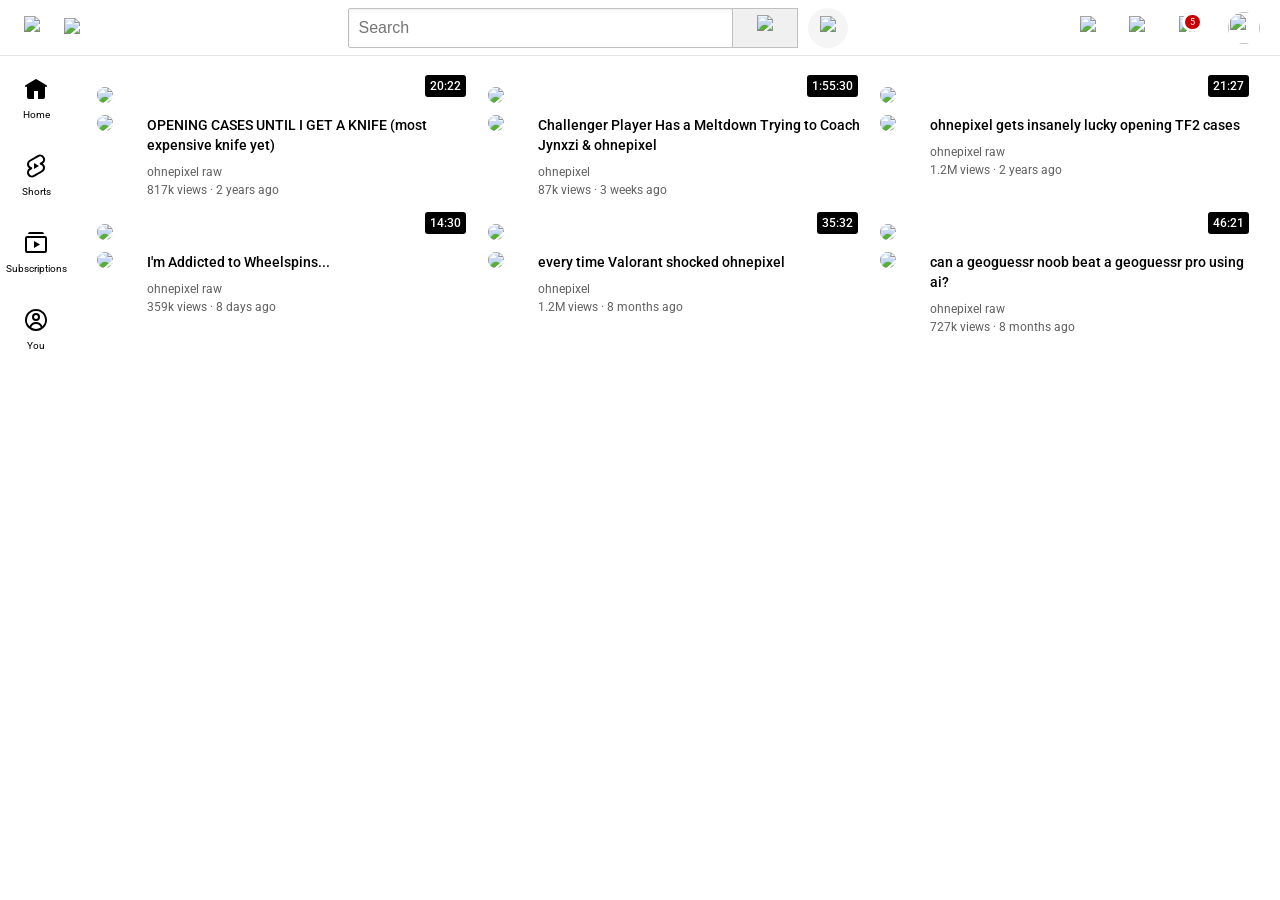
==== commit e06881c4: "added responsive sidebar and little sidebar" ====
--- a/Youtube-clone/index.html
+++ b/Youtube-clone/index.html
@@ -6,7 +6,7 @@
     <title>Youtube.com exercise</title>
 
     <link rel="stylesheet" href="styles/general.css">
-    <link rel="stylesheet" href="styles/header.css">    
+    <link rel="stylesheet" href="styles/header.css">
     <link rel="stylesheet" href="styles/sidebar.css">
     <link rel="stylesheet" href="styles/video-preview.css">
 
@@ -14,6 +14,7 @@
     <link rel="preconnect" href="https://fonts.gstatic.com" crossorigin>
     <link href="https://fonts.googleapis.com/css2?family=Roboto:ital,wght@0,100..900;1,100..900&display=swap" rel="stylesheet">
   </head>
+
   <body>
     <header class="header">
       <div class="left-section">
@@ -74,24 +75,27 @@
     </header>
 
     <!-- Credits to Youtube.com for sidebar-icons (copied directly from inspect element) -->
-    <nav class="sidebar">
-      <div class="sidebar-section">
-        <div class="sidebar-link-home">
-          <div class="icon-area">
-            <svg xmlns="http://www.w3.org/2000/svg" height: 24px
+    <nav class="small-sidebar">
+      <a  href="https://www.youtube.com/">
+        <div class="small-sidebar-link">
+          <div class="small-icon-area">
+            <svg xmlns="http://www.w3.org/2000/svg" height="24"
             viewBox="0 0 24 24" width="24" focusable="false" aria-hidden="true">
               <path d="m11.485 2.143-8 4.8-2 1.2a1 1 0 001.03 1.714L3 9.567V20a2 2 0 002 2h5v-8h4v8h5a2 
                 2 0 002-2V9.567l.485.29a1 1 0 001.03-1.714l-2-1.2-8-4.8a1 1 0 00-1.03 0Z">
               </path>
-            </svg>          
-          </div>
-          <div class="sidebar-desc">
+            </svg>  
+          </div>
+  
+          <div class="small-sidebar-desc">
             Home
           </div>
         </div>
-
-        <div class="sidebar-link">
-          <div class="icon-area">
+      </a>
+      
+      <a  href="https://www.youtube.com/shorts/">
+        <div class="small-sidebar-link">
+          <div class="small-icon-area">
             <svg xmlns="http://www.w3.org/2000/svg" 
             height="24" viewBox="0 0 24 24" width="24" focusable="false" aria-hidden="true">
               <path d="m13.467 1.19-8 4.7a5 5 0 00-.255 8.46 5 5 0 005.32 8.462l8-4.7a5 
@@ -102,11 +106,259 @@
               </path>
             </svg>
           </div>
-
-          <div class="sidebar-desc">
+  
+          <div class="small-sidebar-desc">
             Shorts
           </div>
         </div>
+      </a>
+
+      <div class="subscriptions">
+        <a  href="https://www.youtube.com/feed/subscriptions">
+          <div class="small-sidebar-link">
+            <div class="small-icon-area">
+              <svg xmlns="http://www.w3.org/2000/svg"
+              height="24" viewBox="0 0 24 24" width="24" focusable="false" aria-hidden="true">
+                <path d="M18 1H6a2 2 0 00-2 2h16a2 2 0 00-2-2Zm3 4H3a2 2 0 00-2 2v13a2 2 0 002 2h18a2 2 0 002-2V7a2
+                  2 0 00-2-2ZM3 20V7h18v13H3Zm13-6.5L10 10v7l6-3.5Z">
+                </path>
+              </svg>
+            </div>
+    
+            <div class="small-sidebar-desc">
+              Subscriptions
+            </div>
+          </div>
+        </a>
+
+        <div class="pop-up">
+          <div class="pop-up-title">
+            Subscriptions
+          </div>
+
+          <a  href="https://www.youtube.com/@ohnepixelraw">
+            <div class="pop-up-link">
+              <div class="pop-up-icon-area">
+                <img class="pop-up-icon" src="pfps/OHNEPIXEL-PFP.jpg">
+              </div>
+              <div class="pop-up-desc">
+                ohnepixel raw
+              </div>
+            </div>
+          </a>
+          
+          <a  href="https://www.youtube.com/@ohnepixel">
+            <div class="pop-up-link">
+              <div class="pop-up-icon-area">
+                <img class="pop-up-icon" src="pfps/OHNEPIXEL-2-PFP.jpg">
+              </div>
+              <div class="pop-up-desc">
+                ohnepixel
+              </div>
+            </div>  
+          </a>
+  
+          <a  href="https://www.youtube.com/@moomoocowjonny">
+            <div class="pop-up-link">
+              <div class="pop-up-icon-area">
+                <img class="pop-up-icon" src="pfps/moomoocowjonny.jpg">
+              </div>
+              <div class="pop-up-desc">
+                moomoocowjonny
+              </div>
+            </div>
+          </a>
+        </div>
+      </div>
+      
+      <div class="you">
+        <a  href="https://www.youtube.com/feed/you">
+          <div class="small-sidebar-link">
+            <div class="small-icon-area">
+              <svg xmlns="http://www.w3.org/2000/svg"
+              height="24" viewBox="0 0 24 24" width="24" focusable="false" aria-hidden="true">
+                <path d="M12 1C5.925 1 1 5.925 1 12s4.925 11 11 11 11-4.925 11-11S18.075 1 12 1Zm0 2a9 9 0
+                  016.447 15.276 7 7 0 00-12.895 0A9 9 0 0112 3Zm0 2a4 4 0 100 8 4 4 0 000-8Zm0 2a2 2 0 110
+                  4 2 2 0 010-4Zm-.1 9.001L11.899 16a5 5 0 014.904 3.61A8.96 8.96 0 0112 21a8.96 8.96 0 01-4.804-1.391
+                  5 5 0 014.704-3.608Z">
+                </path>
+              </svg>
+            </div>
+            <div class="small-sidebar-desc">
+              You
+            </div>
+          </div>
+        </a>
+
+        <div class="pop-up">
+          <div class="pop-up-title">
+            You
+          </div>
+          
+          <div class="pop-up-link">
+            <div class="pop-up-icon-area">
+              <svg xmlns="http://www.w3.org/2000/svg"
+              height="24" viewBox="0 0 24 24" width="24" focusable="false" aria-hidden="true">
+                <path d="M20 2H4a2 2 0 00-2 2v16a2 2 0 002 2h16a2 2 0 002-2V4a2 2 0 00-2-2ZM4 
+                  20V4h16v16h-1.293a7 7 0 00-13.414 0H4Zm8-14a4 4 0 100 8 4 4 0 000-8Zm0 2a2 2 0 110 4 2 2 0 
+                  010-4Zm-.1 9.001h-.002A5 5 0 0116.581 20H7.417a5 5 0 014.483-2.999Z">
+                </path>
+              </svg>
+            </div>
+
+            <div class="pop-up-desc">
+              Your channel
+            </div>
+          </div>
+
+          <a  href="https://www.youtube.com/feed/history">
+            <div class="pop-up-link">
+              <div class="pop-up-icon-area">
+                <svg xmlns="http://www.w3.org/2000/svg"
+                height="24" viewBox="0 0 24 24" width="24" focusable="false" aria-hidden="true">
+                  <path d="M8.76 1.487a11 11 0 11-7.54 12.706 1 1 0 011.96-.4 9 9 0 0014.254 5.38A9 
+                    9 0 0016.79 4.38 9 9 0 004.518 7H7a1 1 0 010 2H1V3a1 1 0 012 0v2.678a11 11 0 015.76-4.192ZM12 
+                    6a1 1 0 00-1 1v5.58l.504.288 3.5 2a1 1 0 10.992-1.736L13 11.42V7a1 1 0 00-1-1Z">
+                  </path>
+                </svg>
+              </div>
+  
+              <div class="pop-up-desc">
+                History
+              </div>
+            </div>
+          </a>
+          
+          <a  href="https://www.youtube.com/feed/playlists">
+            <div class="pop-up-link">
+              <div class="pop-up-icon-area">
+                <svg xmlns="http://www.w3.org/2000/svg"
+                height="24" viewBox="0 0 24 24" width="24" focusable="false" aria-hidden="true">
+                  <path d="M16 15.395a.5.5 0 01.762-.426L22.5 18.5l-5.738 3.531a.5.5 0 01-.762-.425v-6.212ZM14 
+                    19H4a1 1 0 110-2h10v2Zm6-8a1 1 0 110 2H4a1 1 0 110-2h16Zm0-6a1 1 0 110 2H4a1 1 0 010-2h16Z">
+                  </path>
+                </svg>
+              </div>
+  
+              <div class="pop-up-desc">
+                Playlists
+              </div>
+            </div>
+          </a>
+          
+          <a  href="https://www.youtube.com/playlist?list=WL"> 
+            <div class="pop-up-link">
+              <div class="pop-up-icon-area">
+                <svg xmlns="http://www.w3.org/2000/svg"
+                height="24" viewBox="0 0 24 24" width="24" focusable="false" aria-hidden="true">
+                  <path d="M12 1C5.925 1 1 5.925 1 12s4.925 11 11 11 11-4.925 11-11S18.075 1 12 1Zm0 
+                    2a9 9 0 110 18.001A9 9 0 0112 3Zm0 3a1 1 0 00-1 1v5.565l.485.292 3.33 2a1 1 0 001.03-1.714L13 
+                    11.435V7a1 1 0 00-1-1Z">
+                  </path>
+                </svg>
+              </div>
+  
+              <div class="pop-up-desc">
+                Watch later
+              </div>
+            </div>
+          </a>
+          
+          <a  href="https://www.youtube.com/playlist?list=LL">
+            <div class="pop-up-link">
+              <div class="pop-up-icon-area">
+                <svg xmlns="http://www.w3.org/2000/svg"
+                height="24" viewBox="0 0 24 24" width="24" focusable="false" aria-hidden="true">
+                  <path d="M9.221 1.795a1 1 0 011.109-.656l1.04.173a4 4 0 013.252 4.784L14 9h4.061a3.664
+                    3.664 0 013.576 2.868A3.68 3.68 0 0121 14.85l.02.087A3.815 3.815 0 0120 18.5v.043l-.01.227a2.82 
+                    2.82 0 01-.135.663l-.106.282A3.754 3.754 0 0116.295 22h-3.606l-.392-.007a12.002 12.002 0 
+                    01-5.223-1.388l-.343-.189-.27-.154a2.005 2.005 0 00-.863-.26l-.13-.004H3.5a1.5 1.5 0 
+                    01-1.5-1.5V12.5A1.5 1.5 0 013.5 11h1.79l.157-.013a1 1 0 00.724-.512l.063-.145 2.987-8.535Zm-1.1 9.196A3 
+                    3 0 015.29 13H4v4.998h1.468a4 4 0 011.986.528l.27.155.285.157A10 10 0 0012.69 20h3.606c.754 0 1.424-.483 
+                    1.663-1.2l.03-.126a.819.819 0 00.012-.131v-.872l.587-.586c.388-.388.577-.927.523-1.465l-.038-.23-.02-.087-.21-.9.55-.744A1.663 
+                    1.663 0 0018.061 11H14a2.002 2.002 0 01-1.956-2.418l.623-2.904a2 2 0 00-1.626-2.392l-.21-.035-2.71 7.741Z">
+                  </path>
+                </svg>
+              </div>
+  
+              <div class="pop-up-desc">
+                Liked videos
+              </div>
+            </div>
+          </a>
+          
+          <div class="pop-up-link">
+            <div class="pop-up-icon-area">
+              <svg xmlns="http://www.w3.org/2000/svg"
+              height="24" viewBox="0 0 24 24" width="24" focusable="false" aria-hidden="true">
+                <path d="M21 3H3a2 2 0 00-2 2v14a2 2 0 002 2h18a2 2 0 002-2V5a2 2 0 00-2-2ZM3 19V5h18v14H3Zm13-7L9.5 
+                  8v8l6.5-4Z">
+                </path>
+              </svg>
+            </div>
+
+            <div class="pop-up-desc">
+              Your videos
+            </div>
+          </div>
+          
+          <a  href="https://www.youtube.com/feed/downloads">
+            <div class="pop-up-link">
+              <div class="pop-up-icon-area">
+                <svg xmlns="http://www.w3.org/2000/svg"
+                height="24" viewBox="0 0 24 24" width="24" focusable="false" aria-hidden="true">
+                  <path d="M12 2a1 1 0 00-1 1v11.586l-4.293-4.293a1 1 0 10-1.414 1.414L12 18.414l6.707-6.707a1
+                    1 0 10-1.414-1.414L13 14.586V3a1 1 0 00-1-1Zm7 18H5a1 1 0 000 2h14a1 1 0 000-2Z">
+                  </path>
+                </svg>
+              </div>
+  
+              <div class="pop-up-desc">
+                Downloads
+              </div>
+            </div>
+          </a>
+        </div>
+      </div>
+    </nav>
+
+    <nav class="big-sidebar">
+      <div class="sidebar-section">
+        <a  href="https://www.youtube.com/">
+          <div class="sidebar-link-home">
+            <div class="icon-area">
+              <svg xmlns="http://www.w3.org/2000/svg" height: 24px
+              viewBox="0 0 24 24" width="24" focusable="false" aria-hidden="true">
+                <path d="m11.485 2.143-8 4.8-2 1.2a1 1 0 001.03 1.714L3 9.567V20a2 2 0 002 2h5v-8h4v8h5a2 
+                  2 0 002-2V9.567l.485.29a1 1 0 001.03-1.714l-2-1.2-8-4.8a1 1 0 00-1.03 0Z">
+                </path>
+              </svg>          
+            </div>
+            <div class="sidebar-desc">
+              Home
+            </div>
+          </div>
+        </a>
+        
+        <a  href="https://www.youtube.com/shorts/">
+          <div class="sidebar-link">
+            <div class="icon-area">
+              <svg xmlns="http://www.w3.org/2000/svg" 
+              height="24" viewBox="0 0 24 24" width="24" focusable="false" aria-hidden="true">
+                <path d="m13.467 1.19-8 4.7a5 5 0 00-.255 8.46 5 5 0 005.32 8.462l8-4.7a5 
+                  5 0 00.258-8.462 5 5 0 001.641-6.464l-.12-.217a5 5 0 00-6.844-1.78m5.12 
+                  2.79a2.999 2.999 0 01-1.067 4.107l-1.327.78a1 1 0 00.096 1.775l.943.423a3 3 0
+                  01.288 5.323l-8 4.7a3 3 0 01-3.039-5.173l1.327-.78a1 1 0 00-.097-1.775l-.942-.423a3 3 0 
+                  01-.288-5.323l8-4.7a3 3 0 014.106 1.066ZM15 12l-5-3v6l5-3Z">
+                </path>
+              </svg>
+            </div>
+  
+            <div class="sidebar-desc">
+              Shorts
+            </div>
+          </div>
+        </a>
       </div>
 
       <div class="sidebar-section">
@@ -125,35 +377,41 @@
           </div>
         </div>
 
-        <div class="sidebar-link">
-          <div class="icon-area">
-            <img class="subscription-icon" src="pfps/OHNEPIXEL-PFP.jpg">
-          </div>
-
-          <div class="sidebar-desc">
-            ohnepixel raw
-          </div>
-        </div>
-
-        <div class="sidebar-link">
-          <div class="icon-area">
-            <img class="subscription-icon" src="pfps/OHNEPIXEL-2-PFP.jpg">
-          </div>
-
-          <div class="sidebar-desc">
-            ohnepixel
-          </div>
-        </div>
-
-        <div class="sidebar-link">
-          <div class="icon-area">
-            <img class="subscription-icon" src="pfps/moomoocowjonny.jpg">
-          </div>
-
-          <div class="sidebar-desc">
-            moomoocowjonny
-          </div>
-        </div>
+        <a  href="https://www.youtube.com/@ohnepixelraw">
+          <div class="sidebar-link">
+            <div class="icon-area">
+              <img class="subscription-icon" src="pfps/OHNEPIXEL-PFP.jpg">
+            </div>
+  
+            <div class="sidebar-desc">
+              ohnepixel raw
+            </div>
+          </div>
+        </a>
+        
+        <a  href="https://www.youtube.com/@ohnepixel">
+          <div class="sidebar-link">
+            <div class="icon-area">
+              <img class="subscription-icon" src="pfps/OHNEPIXEL-2-PFP.jpg">
+            </div>
+  
+            <div class="sidebar-desc">
+              ohnepixel
+            </div>
+          </div>
+        </a>
+        
+        <a  href="https://www.youtube.com/@moomoocowjonny">
+          <div class="sidebar-link">
+            <div class="icon-area">
+              <img class="subscription-icon" src="pfps/moomoocowjonny.jpg">
+            </div>
+  
+            <div class="sidebar-desc">
+              moomoocowjonny
+            </div>
+          </div>
+        </a>
       </div>
 
       <div class="sidebar-section">
@@ -188,73 +446,82 @@
           </div>
         </div>
 
-        <div class="sidebar-link">
-          <div class="icon-area">
-            <svg xmlns="http://www.w3.org/2000/svg"
-            height="24" viewBox="0 0 24 24" width="24" focusable="false" aria-hidden="true">
-              <path d="M8.76 1.487a11 11 0 11-7.54 12.706 1 1 0 011.96-.4 9 9 0 0014.254 5.38A9 
-                9 0 0016.79 4.38 9 9 0 004.518 7H7a1 1 0 010 2H1V3a1 1 0 012 0v2.678a11 11 0 015.76-4.192ZM12 
-                6a1 1 0 00-1 1v5.58l.504.288 3.5 2a1 1 0 10.992-1.736L13 11.42V7a1 1 0 00-1-1Z">
-              </path>
-            </svg>
-          </div>
-
-          <div class="sidebar-desc">
-            History
-          </div>
-        </div>
-
-        <div class="sidebar-link">
-          <div class="icon-area">
-            <svg xmlns="http://www.w3.org/2000/svg"
-            height="24" viewBox="0 0 24 24" width="24" focusable="false" aria-hidden="true">
-              <path d="M16 15.395a.5.5 0 01.762-.426L22.5 18.5l-5.738 3.531a.5.5 0 01-.762-.425v-6.212ZM14 
-                19H4a1 1 0 110-2h10v2Zm6-8a1 1 0 110 2H4a1 1 0 110-2h16Zm0-6a1 1 0 110 2H4a1 1 0 010-2h16Z">
-              </path>
-            </svg>
-          </div>
-
-          <div class="sidebar-desc">
-            Playlists
-          </div>
-        </div>
-
-        <div class="sidebar-link">
-          <div class="icon-area">
-            <svg xmlns="http://www.w3.org/2000/svg"
-            height="24" viewBox="0 0 24 24" width="24" focusable="false" aria-hidden="true">
-              <path d="M12 1C5.925 1 1 5.925 1 12s4.925 11 11 11 11-4.925 11-11S18.075 1 12 1Zm0 
-                2a9 9 0 110 18.001A9 9 0 0112 3Zm0 3a1 1 0 00-1 1v5.565l.485.292 3.33 2a1 1 0 001.03-1.714L13 
-                11.435V7a1 1 0 00-1-1Z">
-              </path>
-            </svg>
-          </div>
-
-          <div class="sidebar-desc">
-            Watch later
-          </div>
-        </div>
-
-        <div class="sidebar-link">
-          <div class="icon-area">
-            <svg xmlns="http://www.w3.org/2000/svg"
-            height="24" viewBox="0 0 24 24" width="24" focusable="false" aria-hidden="true">
-              <path d="M9.221 1.795a1 1 0 011.109-.656l1.04.173a4 4 0 013.252 4.784L14 9h4.061a3.664
-                3.664 0 013.576 2.868A3.68 3.68 0 0121 14.85l.02.087A3.815 3.815 0 0120 18.5v.043l-.01.227a2.82 
-                2.82 0 01-.135.663l-.106.282A3.754 3.754 0 0116.295 22h-3.606l-.392-.007a12.002 12.002 0 
-                01-5.223-1.388l-.343-.189-.27-.154a2.005 2.005 0 00-.863-.26l-.13-.004H3.5a1.5 1.5 0 
-                01-1.5-1.5V12.5A1.5 1.5 0 013.5 11h1.79l.157-.013a1 1 0 00.724-.512l.063-.145 2.987-8.535Zm-1.1 9.196A3 
-                3 0 015.29 13H4v4.998h1.468a4 4 0 011.986.528l.27.155.285.157A10 10 0 0012.69 20h3.606c.754 0 1.424-.483 
-                1.663-1.2l.03-.126a.819.819 0 00.012-.131v-.872l.587-.586c.388-.388.577-.927.523-1.465l-.038-.23-.02-.087-.21-.9.55-.744A1.663 
-                1.663 0 0018.061 11H14a2.002 2.002 0 01-1.956-2.418l.623-2.904a2 2 0 00-1.626-2.392l-.21-.035-2.71 7.741Z">
-              </path>
-            </svg>
-          </div>
-
-          <div class="sidebar-desc">
-            Liked videos
-          </div>
-        </div>
+        <a  href="https://www.youtube.com/feed/history">
+          <div class="sidebar-link">
+            <div class="icon-area">
+              <svg xmlns="http://www.w3.org/2000/svg"
+              height="24" viewBox="0 0 24 24" width="24" focusable="false" aria-hidden="true">
+                <path d="M8.76 1.487a11 11 0 11-7.54 12.706 1 1 0 011.96-.4 9 9 0 0014.254 5.38A9 
+                  9 0 0016.79 4.38 9 9 0 004.518 7H7a1 1 0 010 2H1V3a1 1 0 012 0v2.678a11 11 0 015.76-4.192ZM12 
+                  6a1 1 0 00-1 1v5.58l.504.288 3.5 2a1 1 0 10.992-1.736L13 11.42V7a1 1 0 00-1-1Z">
+                </path>
+              </svg>
+            </div>
+  
+            <div class="sidebar-desc">
+              History
+            </div>
+          </div>
+        </a>
+
+        <a  href="https://www.youtube.com/feed/playlists">
+          <div class="sidebar-link">
+            <div class="icon-area">
+              <svg xmlns="http://www.w3.org/2000/svg"
+              height="24" viewBox="0 0 24 24" width="24" focusable="false" aria-hidden="true">
+                <path d="M16 15.395a.5.5 0 01.762-.426L22.5 18.5l-5.738 3.531a.5.5 0 01-.762-.425v-6.212ZM14 
+                  19H4a1 1 0 110-2h10v2Zm6-8a1 1 0 110 2H4a1 1 0 110-2h16Zm0-6a1 1 0 110 2H4a1 1 0 010-2h16Z">
+                </path>
+              </svg>
+            </div>
+  
+            <div class="sidebar-desc">
+              Playlists
+            </div>
+          </div>
+        </a>
+        
+        <a  href="https://www.youtube.com/playlist?list=WL">
+          <div class="sidebar-link">
+            <div class="icon-area">
+              <svg xmlns="http://www.w3.org/2000/svg"
+              height="24" viewBox="0 0 24 24" width="24" focusable="false" aria-hidden="true">
+                <path d="M12 1C5.925 1 1 5.925 1 12s4.925 11 11 11 11-4.925 11-11S18.075 1 12 1Zm0 
+                  2a9 9 0 110 18.001A9 9 0 0112 3Zm0 3a1 1 0 00-1 1v5.565l.485.292 3.33 2a1 1 0 001.03-1.714L13 
+                  11.435V7a1 1 0 00-1-1Z">
+                </path>
+              </svg>
+            </div>
+  
+            <div class="sidebar-desc">
+              Watch later
+            </div>
+          </div>
+        </a>
+        
+        <a  href="https://www.youtube.com/playlist?list=LL">
+          <div class="sidebar-link">
+            <div class="icon-area">
+              <svg xmlns="http://www.w3.org/2000/svg"
+              height="24" viewBox="0 0 24 24" width="24" focusable="false" aria-hidden="true">
+                <path d="M9.221 1.795a1 1 0 011.109-.656l1.04.173a4 4 0 013.252 4.784L14 9h4.061a3.664
+                  3.664 0 013.576 2.868A3.68 3.68 0 0121 14.85l.02.087A3.815 3.815 0 0120 18.5v.043l-.01.227a2.82 
+                  2.82 0 01-.135.663l-.106.282A3.754 3.754 0 0116.295 22h-3.606l-.392-.007a12.002 12.002 0 
+                  01-5.223-1.388l-.343-.189-.27-.154a2.005 2.005 0 00-.863-.26l-.13-.004H3.5a1.5 1.5 0 
+                  01-1.5-1.5V12.5A1.5 1.5 0 013.5 11h1.79l.157-.013a1 1 0 00.724-.512l.063-.145 2.987-8.535Zm-1.1 9.196A3 
+                  3 0 015.29 13H4v4.998h1.468a4 4 0 011.986.528l.27.155.285.157A10 10 0 0012.69 20h3.606c.754 0 1.424-.483 
+                  1.663-1.2l.03-.126a.819.819 0 00.012-.131v-.872l.587-.586c.388-.388.577-.927.523-1.465l-.038-.23-.02-.087-.21-.9.55-.744A1.663 
+                  1.663 0 0018.061 11H14a2.002 2.002 0 01-1.956-2.418l.623-2.904a2 2 0 00-1.626-2.392l-.21-.035-2.71 7.741Z">
+                </path>
+              </svg>
+            </div>
+  
+            <div class="sidebar-desc">
+              Liked videos
+            </div>
+          </div>
+        </a>
+        
 
         <div class="sidebar-link">
           <div class="icon-area">
@@ -271,20 +538,22 @@
           </div>
         </div>
 
-        <div class="sidebar-link">
-          <div class="icon-area">
-            <svg xmlns="http://www.w3.org/2000/svg"
-            height="24" viewBox="0 0 24 24" width="24" focusable="false" aria-hidden="true">
-              <path d="M12 2a1 1 0 00-1 1v11.586l-4.293-4.293a1 1 0 10-1.414 1.414L12 18.414l6.707-6.707a1
-                1 0 10-1.414-1.414L13 14.586V3a1 1 0 00-1-1Zm7 18H5a1 1 0 000 2h14a1 1 0 000-2Z">
-              </path>
-            </svg>
-          </div>
-
-          <div class="sidebar-desc">
-            Downloads
-          </div>
-        </div>
+        <a  href="https://www.youtube.com/feed/downloads">
+          <div class="sidebar-link">
+            <div class="icon-area">
+              <svg xmlns="http://www.w3.org/2000/svg"
+              height="24" viewBox="0 0 24 24" width="24" focusable="false" aria-hidden="true">
+                <path d="M12 2a1 1 0 00-1 1v11.586l-4.293-4.293a1 1 0 10-1.414 1.414L12 18.414l6.707-6.707a1
+                  1 0 10-1.414-1.414L13 14.586V3a1 1 0 00-1-1Zm7 18H5a1 1 0 000 2h14a1 1 0 000-2Z">
+                </path>
+              </svg>
+            </div>
+  
+            <div class="sidebar-desc">
+              Downloads
+            </div>
+          </div>
+        </a>
       </div>
 
       <div class="sidebar-section">
@@ -294,207 +563,230 @@
           </div>
         </div>
 
-        <div class="sidebar-link">
-          <div class="icon-area">
-            <svg xmlns="http://www.w3.org/2000/svg"
-            height="24" viewBox="0 0 24 24" width="24" focusable="false" aria-hidden="true">
-              <path d="M16 6h4a2 2 0 012 2v10a4 4 0 01-4 4H6a4 4 0 01-4-4V8a2 2 0 012-2h4V4.344l.005-.048C8.195
-                2.32 10.039 1 12 1c1.96 0 3.805 1.32 3.995 3.296l.005.048V6Zm-6 0h4V4.447C13.906 3.732 13.149 3 12 
-                3s-1.906.732-2 1.447V6ZM4 18a2 2 0 002 2h12a2 2 0 002-2V8H4v10Zm11-9a1 1 0 00-1 1v.553c-.094.715-.851
-                1.447-2 1.447s-1.906-.732-2-1.447V10a1 1 0 00-2 0v.656l.005.048C8.195 12.68 10.04 14 12 14c1.961 0 
-                3.805-1.32 3.995-3.296l.005-.048V10a1 1 0 00-1-1Z">
-              </path>
-            </svg>
-          </div>
-
-          <div class="sidebar-desc">
-            Shopping
-          </div>
-        </div>
-
-        <div class="sidebar-link">
-          <div class="icon-area">
-            <svg xmlns="http://www.w3.org/2000/svg"
-            height="24" viewBox="0 0 24 24" width="24" focusable="false" aria-hidden="true">
-              <path d="M11 2.766v10.99a4.5 4.5 0 101.994 3.976L13 17.5V9.2l5.485 3.292A1 1 0 0020 11.634V6.966a1
-                1 0 00-.485-.857l-7-4.2A1 1 0 0011 2.766Zm2 4.102V4.533l5 3v2.335l-5-3ZM8.5 15a2.5 2.5 0 110 5.001A2.5
-                2.5 0 018.5 15Z">
-              </path>
-            </svg>
-          </div>
-
-          <div class="sidebar-desc">
-            Music
-          </div>
-        </div>
-
-        <div class="sidebar-link">
-          <div class="icon-area">
-            <svg xmlns="http://www.w3.org/2000/svg"
-            height="24" viewBox="0 0 24 24" width="24" focusable="false" aria-hidden="true">
-              <path d="M20 3H4a3 3 0 00-2.587 1.485l-.001.003-.01.015-.072.133-.037.077a3.046 3.046
-                0 00-.264.869l-.002.011-.011.1-.005.063-.005.06A3.004 3.004 0 001 6v12a3 3 0 003 3h16a3
-                3 0 003-3V6a3 3 0 00-3-3ZM4 5h1.986l2 2-2 2H3v-.686L4.313 7 3.04 5.725A1 1 0 014 5Zm13.315
-                2-2-2h3.67l2 2-2 2h-3.67l2-2Zm-6.5 0L8.814 5h3.672l2 2-2 2H8.815l2-2ZM3 18v-7h18v7a1 1 
-                0 01-1 1H4a1 1 0 01-1-1Z">
-              </path>
-            </svg>
-          </div>
-
-          <div class="sidebar-desc">
-            Movies & TV
-          </div>
-        </div>
-
-          
+        <a  href="https://www.youtube.com/channel/UCkYQyvc_i9hXEo4xic9Hh2g">
+          <div class="sidebar-link">
+            <div class="icon-area">
+              <svg xmlns="http://www.w3.org/2000/svg"
+              height="24" viewBox="0 0 24 24" width="24" focusable="false" aria-hidden="true">
+                <path d="M16 6h4a2 2 0 012 2v10a4 4 0 01-4 4H6a4 4 0 01-4-4V8a2 2 0 012-2h4V4.344l.005-.048C8.195
+                  2.32 10.039 1 12 1c1.96 0 3.805 1.32 3.995 3.296l.005.048V6Zm-6 0h4V4.447C13.906 3.732 13.149 3 12 
+                  3s-1.906.732-2 1.447V6ZM4 18a2 2 0 002 2h12a2 2 0 002-2V8H4v10Zm11-9a1 1 0 00-1 1v.553c-.094.715-.851
+                  1.447-2 1.447s-1.906-.732-2-1.447V10a1 1 0 00-2 0v.656l.005.048C8.195 12.68 10.04 14 12 14c1.961 0 
+                  3.805-1.32 3.995-3.296l.005-.048V10a1 1 0 00-1-1Z">
+                </path>
+              </svg>
+            </div>
+  
+            <div class="sidebar-desc">
+              Shopping
+            </div>
+          </div>
+        </a>
+        
+        <a  href="https://www.youtube.com/channel/UC-9-kyTW8ZkZNDHQJ6FgpwQ">
+          <div class="sidebar-link">
+            <div class="icon-area">
+              <svg xmlns="http://www.w3.org/2000/svg"
+              height="24" viewBox="0 0 24 24" width="24" focusable="false" aria-hidden="true">
+                <path d="M11 2.766v10.99a4.5 4.5 0 101.994 3.976L13 17.5V9.2l5.485 3.292A1 1 0 0020 11.634V6.966a1
+                  1 0 00-.485-.857l-7-4.2A1 1 0 0011 2.766Zm2 4.102V4.533l5 3v2.335l-5-3ZM8.5 15a2.5 2.5 0 110 5.001A2.5
+                  2.5 0 018.5 15Z">
+                </path>
+              </svg>
+            </div>
+  
+            <div class="sidebar-desc">
+              Music
+            </div>
+          </div>
+        </a>
+
+        <a  href="https://www.youtube.com/feed/storefront">
+          <div class="sidebar-link">
+            <div class="icon-area">
+              <svg xmlns="http://www.w3.org/2000/svg"
+              height="24" viewBox="0 0 24 24" width="24" focusable="false" aria-hidden="true">
+                <path d="M20 3H4a3 3 0 00-2.587 1.485l-.001.003-.01.015-.072.133-.037.077a3.046 3.046
+                  0 00-.264.869l-.002.011-.011.1-.005.063-.005.06A3.004 3.004 0 001 6v12a3 3 0 003 3h16a3
+                  3 0 003-3V6a3 3 0 00-3-3ZM4 5h1.986l2 2-2 2H3v-.686L4.313 7 3.04 5.725A1 1 0 014 5Zm13.315
+                  2-2-2h3.67l2 2-2 2h-3.67l2-2Zm-6.5 0L8.814 5h3.672l2 2-2 2H8.815l2-2ZM3 18v-7h18v7a1 1 
+                  0 01-1 1H4a1 1 0 01-1-1Z">
+                </path>
+              </svg>
+            </div>
+  
+            <div class="sidebar-desc">
+              Movies & TV
+            </div>
+          </div>
+        </a>
+
+        <!-- Both labels are on the page. Initially, the 'Show more' label is displayed and the 
+        'Show less' label is hidden. The divs with class="extra" are also hidden. Only until after
+        the 'Show more' label is checked will the "extra" class be displayed. The 'Show more' and
+        'Show less' labels utilize the checkbox hack. -->
+
         <input type="checkbox" id="toggle" hidden>
 
-        <div class="sidebar-link extra">
-          <div class="icon-area">
-            <svg xmlns="http://www.w3.org/2000/svg"
-            height="24" viewBox="0 0 24 24" width="24" focusable="false" aria-hidden="true">
-              <path clip-rule="evenodd" d="M18.364 4.224a1 1 0 011.414 0 11 11 0 010 15.557 1 1 0 
-                01-1.414-1.414 9 9 0 000-12.729 1 1 0 010-1.414ZM4.222 4.222a1 1 0 011.414 1.415 9 9 
-                0 000 12.728 1 1 0 11-1.414 1.414 11.002 11.002 0 010-15.557Zm3.181 3.181a1.002 1.002 0 
-                011.415 1.415 4.503 4.503 0 00-.975 4.904c.226.545.558 1.042.975 1.46a1.001 1.001 0 01-1.415 
-                1.414 6.502 6.502 0 010-9.193Zm7.779 0c.39-.39 1.024-.39 1.415 0a6.5 6.5 0 010 9.193 1.001 1.001
-                0 01-1.415-1.415 4.5 4.5 0 000-6.363 1.001 1.001 0 010-1.415ZM12 10a2 2 0 110 4 2 2 0 010-4Z" fill-rule="evenodd">
-              </path>
-            </svg>
-          </div>
-
-          <div class="sidebar-desc">
-            Live
-          </div>
-        </div>
-
-        <div class="sidebar-link extra"> 
-          <div class="icon-area">
-            <svg xmlns="http://www.w3.org/2000/svg"
-            height="24" viewBox="0 0 24 24" width="24" focusable="false" aria-hidden="true">
-              <path d="M15.97 2.615 12 4.998 8.03 2.615a2 2 0 00-2.06 0l-5 3A2 2 0 000 7.33v7.34a2 2 0 00.97 
-                1.715l10 6c.634.38 1.426.38 2.06 0l10-6A1.998 1.998 0 0024 14.67V7.33a2 2 0 00-.97-1.715l-5-3a2
-                2 0 00-2.06 0ZM12 7.33l5-3 5 3v7.34l-10 6-10-6V7.33l5-3 5 3ZM7 7.5a1 1 0 00-1 1v1.502H4.5a1 1
-                0 000 2H6V13.5a1 1 0 102 0v-1.498h1.5a1 1 0 000-2H8V8.5a1 1 0 00-1-1Zm11.5 1.502a1.5 1.5 0 100 3 1.5
-                1.5 0 000-3Zm-4 2a1.5 1.5 0 100 3 1.5 1.5 0 000-3Z">
-              </path>
-            </svg>
-          </div>
-
-          <div class="sidebar-desc">
-            Gaming
-          </div>
-        </div>
-
-        <div class="sidebar-link extra"> 
-          <div class="icon-area">
-            <svg xmlns="http://www.w3.org/2000/svg"
-            height="24" viewBox="0 0 24 24" width="24" focusable="false" aria-hidden="true">
-              <path d="M23 17V3H1v14a4 4 0 004 4h14a4 4 0 004-4ZM3 17V5h18v12a2 2 0 01-2 2H5a2 2
-                0 01-2-2ZM18 7H6a1 1 0 000 2h12a1 1 0 100-2Zm0 4h-3a1 1 0 000 2h3a1 1 0 000-2Zm-7
-                0H6a1 1 0 00-1 1v4a1 1 0 001 1h5a1 1 0 001-1v-4a1 1 0 00-1-1Zm-4 4v-2h3v2H7Zm11 0h-3a1
-                1 0 000 2h3a1 1 0 000-2Z">
-              </path>
-            </svg>
-          </div>
-
-          <div class="sidebar-desc">
-            News
-          </div>
-        </div>
-
-        <div class="sidebar-link extra"> 
-          <div class="icon-area">
-            <svg xmlns="http://www.w3.org/2000/svg"
-            height="24" viewBox="0 0 24 24" width="24" focusable="false" aria-hidden="true">
-              <path d="M17.5 1h-11A1.5 1.5 0 005 2.5V4H2a1 1 0 00-1 1v3a5 5 0 004.669 4.987 7.01 
-                7.01 0 004.72 3.826l-2.926 4.655A1 1 0 008.31 23h7.38a1 1 0 00.847-1.532l-2.927-4.657a7.01
-                7.01 0 004.72-3.824A5 5 0 0023 8V5a1 1 0 00-1-1h-3V2.5A1.5 1.5 0 0017.5 1ZM7 10V3h10v7a5 5
-                0 11-10 0ZM3 8V6h2v4c0 .283.017.565.052.845A3 3 0 013 8Zm16 2V6h2v2a3 3 0 01-2.053 
-                2.845c.034-.277.052-.559.053-.845Zm-8.88 11L12 18.008 13.88 21h-3.76Z">
-              </path>
-            </svg>
-          </div>
-
-          <div class="sidebar-desc">
-            Sports
-          </div>
-        </div>
-
-        <div class="sidebar-link extra"> 
-          <div class="icon-area">
-            <svg xmlns="http://www.w3.org/2000/svg"
-            height="24" viewBox="0 0 24 24" width="24" focusable="false" aria-hidden="true">
-              <path d="M11.485 2.143 1.486 8.148a1 1 0 000 1.715L5 11.968v4.957a2 2 0 00.992 1.73l5.504
-                3.21a1 1 0 001.008 0l5.504-3.212A2 2 0 0019 16.926V11.97l2-1.2V18a1 1 0 002 0V9a1 1 0
-                00-.485-.852l-10-6.005a1 1 0 00-1.03 0ZM3.944 9.005 12 4.167l8.057 4.837L12 13.834l-8.056-4.83Zm8.57
-                6.852L17 13.167v3.759l-5 2.917-5-2.917v-3.758l4.486 2.69a1 1 0 001.028-.001Z">
-              </path>
-            </svg>
-          </div>
-
-          <div class="sidebar-desc">
-            Courses
-          </div>
-        </div>
-
-        <div class="sidebar-link extra"> 
-          <div class="icon-area">
-            <svg xmlns="http://www.w3.org/2000/svg"
-            height="24" viewBox="0 0 24 24" width="24" focusable="false" aria-hidden="true">
-              <path d="M11.545 2.782a3.25 3.25 0 00-2.613 2.145 1 1 0 101.888.66 1.25 1.25 0 011.005-.825A1.251
-                1.251 0 1112 7.25a1 1 0 00-1 1v2.214l-7.56 5.04C.973 17.15 2.138 21 5.106 21h14.38c3.02 0 4.147-3.957
-                1.582-5.55L13 10.444V9.092a3.25 3.25 0 00-1.455-6.31ZM4.55 17.168l7.468-4.98 7.994 4.962c.855.53.478
-                1.85-.528 1.85H5.104c-.99 0-1.377-1.283-.554-1.832Z">
-              </path>
-            </svg>
-          </div>
-
-          <div class="sidebar-desc">
-            Fashion & Beauty
-          </div>
-        </div>
-
-        <div class="sidebar-link extra"> 
-          <div class="icon-area">
-            <svg xmlns="http://www.w3.org/2000/svg"
-              height="24" viewBox="0 0 24 24" width="24" focusable="false" aria-hidden="true">
-                <path d="M12 1a10 10 0 00-8.66 15 1 1 0 001.732-1 8 8 0 1113.856 0 1 1 0 001.732 1A10 10 0 0012
-                  1Zm0 5a4 4 0 00-4 4v4a4 4 0 003 3.874V20h-1a1 1 0 000 2h4a1 1 0 000-2h-1v-2.126A4 4 0 0016
-                  14v-4a4 4 0 00-4-4Zm0 2a2 2 0 012 2v4a2 2 0 01-4 0v-4a2 2 0 012-2Z">
-                </path>
-            </svg>
-          </div>
-
-          <div class="sidebar-desc">
-            Podcasts
-          </div>
-        </div>
-
-        <div class="sidebar-link extra"> 
-          <div class="icon-area">
-            <svg xmlns="http://www.w3.org/2000/svg"
-            height="24" viewBox="0 0 24 24" width="24" focusable="false" aria-hidden="true">
-              <path d="M12 1a3 3 0 100 6 3 3 0 000-6Zm8 0a3 3 0 100 6 3 3 0 000-6ZM5.556 1C4.92 1 4.355 1.295
-                4 1.75A1.97 1.97 0 002.444 1C1.37 1 .5 1.839.5 2.875.5 5.263 3.976 6.988 4 7c.024-.012 3.5-1.737
-                3.5-4.125C7.5 1.84 6.629 1 5.556 1ZM12 2.75a1.25 1.25 0 110 2.5 1.25 1.25 0 010-2.5Zm8 0a1.25 1.25
-                0 110 2.5 1.25 1.25 0 010-2.5Zm-5 7.5L12 8.5l-3 1.75v3.5l3 1.75 3-1.75v-3.5ZM4 9a3 3 0 100 6 3 3 0
-                000-6Zm16 0a3 3 0 100 6 3 3 0 000-6ZM4 10.75a1.25 1.25 0 110 2.5 1.25 1.25 0 010-2.5Zm16 0a1.25 1.25
-                0 110 2.5 1.25 1.25 0 010-2.5ZM4 17a3 3 0 100 6 3 3 0 000-6Zm8 0a3 3 0 100 6 3 3 0 000-6Zm11.5 2.4L21.75
-                17h-3.5l-1.75 2.4L20 23l3.5-3.6ZM4 18.75a1.25 1.25 0 110 2.5 1.25 1.25 0 010-2.5Zm8 0a1.25 1.25 0 110 2.5
-                1.25 1.25 0 010-2.5Z">
-              </path>
-            </svg>
-          </div>
-
-          <div class="sidebar-desc">
-            Playables
-          </div>
-        </div>
-        <!-- Both labels are on the page. Initially, the 'Show more' label is displayed and the 
-         'Show less' label is hidden. The divs with class="extra" are also hidden. Only until after
-         the 'Show more' label is checked will the "extra" class be displayed. -->
-
+        <a class="link extra" href="https://www.youtube.com/channel/UC4R8DWoMoI7CAwX8_LjQHig">
+          <div class="sidebar-link">
+            <div class="icon-area">
+              <svg xmlns="http://www.w3.org/2000/svg"
+              height="24" viewBox="0 0 24 24" width="24" focusable="false" aria-hidden="true">
+                <path clip-rule="evenodd" d="M18.364 4.224a1 1 0 011.414 0 11 11 0 010 15.557 1 1 0 
+                  01-1.414-1.414 9 9 0 000-12.729 1 1 0 010-1.414ZM4.222 4.222a1 1 0 011.414 1.415 9 9 
+                  0 000 12.728 1 1 0 11-1.414 1.414 11.002 11.002 0 010-15.557Zm3.181 3.181a1.002 1.002 0 
+                  011.415 1.415 4.503 4.503 0 00-.975 4.904c.226.545.558 1.042.975 1.46a1.001 1.001 0 01-1.415 
+                  1.414 6.502 6.502 0 010-9.193Zm7.779 0c.39-.39 1.024-.39 1.415 0a6.5 6.5 0 010 9.193 1.001 1.001
+                  0 01-1.415-1.415 4.5 4.5 0 000-6.363 1.001 1.001 0 010-1.415ZM12 10a2 2 0 110 4 2 2 0 010-4Z" fill-rule="evenodd">
+                </path>
+              </svg>
+            </div>
+  
+            <div class="sidebar-desc">
+              Live
+            </div>
+          </div>
+        </a>
+        
+        <a class="link extra" href="https://www.youtube.com/gaming">
+          <div class="sidebar-link"> 
+            <div class="icon-area">
+              <svg xmlns="http://www.w3.org/2000/svg"
+              height="24" viewBox="0 0 24 24" width="24" focusable="false" aria-hidden="true">
+                <path d="M15.97 2.615 12 4.998 8.03 2.615a2 2 0 00-2.06 0l-5 3A2 2 0 000 7.33v7.34a2 2 0 00.97 
+                  1.715l10 6c.634.38 1.426.38 2.06 0l10-6A1.998 1.998 0 0024 14.67V7.33a2 2 0 00-.97-1.715l-5-3a2
+                  2 0 00-2.06 0ZM12 7.33l5-3 5 3v7.34l-10 6-10-6V7.33l5-3 5 3ZM7 7.5a1 1 0 00-1 1v1.502H4.5a1 1
+                  0 000 2H6V13.5a1 1 0 102 0v-1.498h1.5a1 1 0 000-2H8V8.5a1 1 0 00-1-1Zm11.5 1.502a1.5 1.5 0 100 3 1.5
+                  1.5 0 000-3Zm-4 2a1.5 1.5 0 100 3 1.5 1.5 0 000-3Z">
+                </path>
+              </svg>
+            </div>
+  
+            <div class="sidebar-desc">
+              Gaming
+            </div>
+          </div>
+        </a>
+        
+        <a class="link extra" href="https://www.youtube.com/channel/UCYfdidRxbB8Qhf0Nx7ioOYw"> 
+          <div class="sidebar-link"> 
+            <div class="icon-area">
+              <svg xmlns="http://www.w3.org/2000/svg"
+              height="24" viewBox="0 0 24 24" width="24" focusable="false" aria-hidden="true">
+                <path d="M23 17V3H1v14a4 4 0 004 4h14a4 4 0 004-4ZM3 17V5h18v12a2 2 0 01-2 2H5a2 2
+                  0 01-2-2ZM18 7H6a1 1 0 000 2h12a1 1 0 100-2Zm0 4h-3a1 1 0 000 2h3a1 1 0 000-2Zm-7
+                  0H6a1 1 0 00-1 1v4a1 1 0 001 1h5a1 1 0 001-1v-4a1 1 0 00-1-1Zm-4 4v-2h3v2H7Zm11 0h-3a1
+                  1 0 000 2h3a1 1 0 000-2Z">
+                </path>
+              </svg>
+            </div>
+  
+            <div class="sidebar-desc">
+              News
+            </div>
+          </div>
+        </a>
+        
+        <a class="link extra" href="https://www.youtube.com/channel/UCEgdi0XIXXZ-qJOFPf4JSKw">
+          <div class="sidebar-link"> 
+            <div class="icon-area">
+              <svg xmlns="http://www.w3.org/2000/svg"
+              height="24" viewBox="0 0 24 24" width="24" focusable="false" aria-hidden="true">
+                <path d="M17.5 1h-11A1.5 1.5 0 005 2.5V4H2a1 1 0 00-1 1v3a5 5 0 004.669 4.987 7.01 
+                  7.01 0 004.72 3.826l-2.926 4.655A1 1 0 008.31 23h7.38a1 1 0 00.847-1.532l-2.927-4.657a7.01
+                  7.01 0 004.72-3.824A5 5 0 0023 8V5a1 1 0 00-1-1h-3V2.5A1.5 1.5 0 0017.5 1ZM7 10V3h10v7a5 5
+                  0 11-10 0ZM3 8V6h2v4c0 .283.017.565.052.845A3 3 0 013 8Zm16 2V6h2v2a3 3 0 01-2.053 
+                  2.845c.034-.277.052-.559.053-.845Zm-8.88 11L12 18.008 13.88 21h-3.76Z">
+                </path>
+              </svg>
+            </div>
+  
+            <div class="sidebar-desc">
+              Sports
+            </div>
+          </div>
+        </a>
+        
+        <a class="link extra" href="https://www.youtube.com/feed/courses_destination">
+          <div class="sidebar-link"> 
+            <div class="icon-area">
+              <svg xmlns="http://www.w3.org/2000/svg"
+              height="24" viewBox="0 0 24 24" width="24" focusable="false" aria-hidden="true">
+                <path d="M11.485 2.143 1.486 8.148a1 1 0 000 1.715L5 11.968v4.957a2 2 0 00.992 1.73l5.504
+                  3.21a1 1 0 001.008 0l5.504-3.212A2 2 0 0019 16.926V11.97l2-1.2V18a1 1 0 002 0V9a1 1 0
+                  00-.485-.852l-10-6.005a1 1 0 00-1.03 0ZM3.944 9.005 12 4.167l8.057 4.837L12 13.834l-8.056-4.83Zm8.57
+                  6.852L17 13.167v3.759l-5 2.917-5-2.917v-3.758l4.486 2.69a1 1 0 001.028-.001Z">
+                </path>
+              </svg>
+            </div>
+  
+            <div class="sidebar-desc">
+              Courses
+            </div>
+          </div>
+        </a>
+        
+        <a class="link extra" href="https://www.youtube.com/channel/UCrpQ4p1Ql_hG8rKXIKM1MOQ">
+          <div class="sidebar-link"> 
+            <div class="icon-area">
+              <svg xmlns="http://www.w3.org/2000/svg"
+              height="24" viewBox="0 0 24 24" width="24" focusable="false" aria-hidden="true">
+                <path d="M11.545 2.782a3.25 3.25 0 00-2.613 2.145 1 1 0 101.888.66 1.25 1.25 0 011.005-.825A1.251
+                  1.251 0 1112 7.25a1 1 0 00-1 1v2.214l-7.56 5.04C.973 17.15 2.138 21 5.106 21h14.38c3.02 0 4.147-3.957
+                  1.582-5.55L13 10.444V9.092a3.25 3.25 0 00-1.455-6.31ZM4.55 17.168l7.468-4.98 7.994 4.962c.855.53.478
+                  1.85-.528 1.85H5.104c-.99 0-1.377-1.283-.554-1.832Z">
+                </path>
+              </svg>
+            </div>
+  
+            <div class="sidebar-desc">
+              Fashion & Beauty
+            </div>
+          </div>
+        </a>
+        
+        <a class="link extra" href="https://www.youtube.com/podcasts">
+          <div class="sidebar-link"> 
+            <div class="icon-area">
+              <svg xmlns="http://www.w3.org/2000/svg"
+                height="24" viewBox="0 0 24 24" width="24" focusable="false" aria-hidden="true">
+                  <path d="M12 1a10 10 0 00-8.66 15 1 1 0 001.732-1 8 8 0 1113.856 0 1 1 0 001.732 1A10 10 0 0012
+                    1Zm0 5a4 4 0 00-4 4v4a4 4 0 003 3.874V20h-1a1 1 0 000 2h4a1 1 0 000-2h-1v-2.126A4 4 0 0016
+                    14v-4a4 4 0 00-4-4Zm0 2a2 2 0 012 2v4a2 2 0 01-4 0v-4a2 2 0 012-2Z">
+                  </path>
+              </svg>
+            </div>
+  
+            <div class="sidebar-desc">
+              Podcasts
+            </div>
+          </div>
+        </a>
+        
+        <a class="link extra" href="https://www.youtube.com/playables">
+          <div class="sidebar-link"> 
+            <div class="icon-area">
+              <svg xmlns="http://www.w3.org/2000/svg"
+              height="24" viewBox="0 0 24 24" width="24" focusable="false" aria-hidden="true">
+                <path d="M12 1a3 3 0 100 6 3 3 0 000-6Zm8 0a3 3 0 100 6 3 3 0 000-6ZM5.556 1C4.92 1 4.355 1.295
+                  4 1.75A1.97 1.97 0 002.444 1C1.37 1 .5 1.839.5 2.875.5 5.263 3.976 6.988 4 7c.024-.012 3.5-1.737
+                  3.5-4.125C7.5 1.84 6.629 1 5.556 1ZM12 2.75a1.25 1.25 0 110 2.5 1.25 1.25 0 010-2.5Zm8 0a1.25 1.25
+                  0 110 2.5 1.25 1.25 0 010-2.5Zm-5 7.5L12 8.5l-3 1.75v3.5l3 1.75 3-1.75v-3.5ZM4 9a3 3 0 100 6 3 3 0
+                  000-6Zm16 0a3 3 0 100 6 3 3 0 000-6ZM4 10.75a1.25 1.25 0 110 2.5 1.25 1.25 0 010-2.5Zm16 0a1.25 1.25
+                  0 110 2.5 1.25 1.25 0 010-2.5ZM4 17a3 3 0 100 6 3 3 0 000-6Zm8 0a3 3 0 100 6 3 3 0 000-6Zm11.5 2.4L21.75
+                  17h-3.5l-1.75 2.4L20 23l3.5-3.6ZM4 18.75a1.25 1.25 0 110 2.5 1.25 1.25 0 010-2.5Zm8 0a1.25 1.25 0 110 2.5
+                  1.25 1.25 0 010-2.5Z">
+                </path>
+              </svg>
+            </div>
+  
+            <div class="sidebar-desc">
+              Playables
+            </div>
+          </div>
+        </a>
+        
         <label for="toggle" class="show-more">
           <div class="unchecked">
             <div class="sidebar-link">
@@ -539,135 +831,145 @@
           </div>
         </div>
 
-        <div class="sidebar-link"> 
-          <div class="icon-area">
-            <svg xmlns="http://www.w3.org/2000/svg" xmlns:xlink="http://www.w3.org/1999/xlink" version="1.1"
-            x="0px" y="0px" width="24px" height="24px" viewBox="0 0 24 24" enable-background="new 0 0 24 24" 
-            xml:space="preserve" focusable="false" aria-hidden="true">
-              <g>
-                <path fill="#FF0033" d="M21.58,7.19c-0.23-0.86-0.91-1.54-1.77-1.77C18.25,5,12,5,12,5S5.75,5,4.19,5.42
-                  C3.33,5.65,2.65,6.33,2.42,7.19C2,8.75,2,12,2,12s0,3.25,0.42,4.81c0.23,0.86,0.91,1.54,1.77,1.77C5.75,19,12,19,12,19
-                  s6.25,0,7.81-0.42c0.86-0.23,1.54-0.91,1.77-1.77C22,15.25,22,12,22,12S22,8.75,21.58,7.19z">
-                </path>
-                <polygon fill="#FFFFFF" points="10,15 15,12 10,9  "></polygon>
-              </g>
-            </svg>
-          </div>
-
-          <div class="sidebar-desc">
-            Youtube Premium
-          </div>
-        </div>
-
-        <div class="sidebar-link"> 
-          <div class="icon-area">
-            <svg xmlns="http://www.w3.org/2000/svg" xmlns:xlink="http://www.w3.org/1999/xlink" version="1.1"
-            x="0px" y="0px" width="24px" height="24px" viewBox="0 0 24 24" enable-background="new 0 0 24 24" 
-            xml:space="preserve" focusable="false" aria-hidden="true">
-              <g>
-                <path fill="#FF0033" d="M21,17H3c-0.55,0-1-0.45-1-1V6c0-0.55,0.45-1,1-1h18c0.55,0,1,0.45,1,1v10C22,16.55,21.55,17,21,17z
-                  M19,19.2v-0.9c0-0.17-0.13-0.3-0.3-0.3H5.3C5.13,18,5,18.13,5,18.3v0.9c0,0.17,0.13,0.3,0.3,0.3h13.4C18.87,19.5,19,19.37,19,19.2 z">
-                </path>
-                <polygon fill="#FFFFFF" points="10,14 15,11 10,8  "></polygon>
-              </g>
-            </svg>
-          </div>
-
-          <div class="sidebar-desc">
-            Youtube TV
-          </div>
-        </div>
-
-        <div class="sidebar-link"> 
-          <div class="icon-area">
-            <svg xmlns="http://www.w3.org/2000/svg" xmlns:xlink="http://www.w3.org/1999/xlink"
-            version="1.1" x="0px" y="0px" width="24px" height="24px" viewBox="0 0 24 24" enable-background="new 0 0 24 24"
-            xml:space="preserve" focusable="false" aria-hidden="true">
-              <g>
-                <circle id="XMLID_4814__yt87" fill="#FF0033" cx="12" cy="12" r="11"></circle>
-                <path fill="#FFFFFF" d="M12,6.25c3.17,0,5.75,2.58,5.75,5.75s-2.58,5.75-5.75,5.75S6.25,15.17,6.25,12S8.83,6.25,12,6.25
-                  M12,5.25 c-3.73,0-6.75,3.02-6.75,6.75s3.02,6.75,6.75,6.75s6.75-3.02,6.75-6.75S15.73,5.25,12,5.25L12,5.25z">
-                </path>
-                <polygon fill="#FFFFFF" points="10,15 15,12 10,9  "></polygon>
-              </g>
-            </svg>
-          </div>
-
-          <div class="sidebar-desc">
-            Youtube Music
-          </div>
-        </div>
-
-        <div class="sidebar-link"> 
-          <div class="icon-area">
-            <svg xmlns="http://www.w3.org/2000/svg" xmlns:xlink="http://www.w3.org/1999/xlink"
-            version="1.1" x="0px" y="0px" width="24px" height="24px" viewBox="0 0 24 24" enable-background="new 0 0 24 24"
-            xml:space="preserve" focusable="false" aria-hidden="true">
-              <g>
+        <a  href="https://www.youtube.com/premium">
+          <div class="sidebar-link"> 
+            <div class="icon-area">
+              <svg xmlns="http://www.w3.org/2000/svg" xmlns:xlink="http://www.w3.org/1999/xlink" version="1.1"
+              x="0px" y="0px" width="24px" height="24px" viewBox="0 0 24 24" enable-background="new 0 0 24 24" 
+              xml:space="preserve" focusable="false" aria-hidden="true">
                 <g>
-                  <path fill="#FF0033" d="M22.64,13.2c-0.01-1.04-0.62-5.98-0.9-6.74c-0.19-0.5-0.58-1.4-1.31-1.95c-0.94-0.7-1.7-0.83-2.68-0.85
-                    C17.06,3.64,6.12,5.03,4.79,5.51C3.8,5.88,3.03,6.35,2.42,6.95c-0.99,0.98-1.18,1.93-1.02,3.6c0.14,1.52,0.85,6.55,1.21,7.59
-                    c0.39,1.15,1.11,2.03,2.3,2.16c3.62,0.39,4.48-1.6,12.9-1.58c2.55,0.01,3.82-1.11,4.35-2.08C22.77,15.49,22.65,13.99,22.64,13.2z">
+                  <path fill="#FF0033" d="M21.58,7.19c-0.23-0.86-0.91-1.54-1.77-1.77C18.25,5,12,5,12,5S5.75,5,4.19,5.42
+                    C3.33,5.65,2.65,6.33,2.42,7.19C2,8.75,2,12,2,12s0,3.25,0.42,4.81c0.23,0.86,0.91,1.54,1.77,1.77C5.75,19,12,19,12,19
+                    s6.25,0,7.81-0.42c0.86-0.23,1.54-0.91,1.77-1.77C22,15.25,22,12,22,12S22,8.75,21.58,7.19z">
                   </path>
-                  <path fill="#212121" d="M17.47,4.04C17.47,4.04,17.48,4.04,17.47,4.04c0.94,0.02,1.67,0.14,2.56,0.81
-                    c0.7,0.53,1.08,1.39,1.25,1.86c0.28,0.73,0.85,5.44,0.86,6.43c0.01,0.76,0.12,2.19-0.47,3.28c-0.5,0.92-1.71,1.98-4.13,1.98
-                    c-0.01,0-0.01,0-0.02,0c-0.04,0-0.07,0-0.11,0c-7.23,0-8.55,1.56-11.33,1.56c-0.27,0-0.56-0.02-0.87-0.05
-                    c-1.13-0.12-1.82-0.96-2.19-2.06c-0.34-0.99-1.01-5.79-1.15-7.24c-0.15-1.6,0.03-2.51,0.98-3.44c0.58-0.57,1.32-1.02,2.27-1.37
-                    C6.38,5.35,16.73,4.04,17.47,4.04 M17.47,3.2c-0.47,0-3.53,0.37-6.09,0.72C8.82,4.27,5.6,4.75,4.84,5.03
-                    c-1.06,0.39-1.9,0.9-2.56,1.56C1.05,7.8,0.9,9.06,1.05,10.7c0.12,1.27,0.8,6.28,1.19,7.43c0.53,1.55,1.55,2.48,2.89,2.62
-                    c0.33,0.04,0.64,0.05,0.96,0.05c1.17,0,2.1-0.25,3.18-0.54c1.69-0.45,3.8-1.02,8.15-1.02l0.11,0l0.02,0
-                    c1.07,0,3.68-0.24,4.86-2.42c0.63-1.17,0.6-2.59,0.58-3.43c0-0.09,0-0.18-0.01-0.26c-0.01-1.01-0.59-5.85-0.92-6.72
-                    c-0.38-1-0.89-1.75-1.53-2.23c-1.05-0.79-1.94-0.96-3.04-0.98l-0.01,0L17.47,3.2L17.47,3.2z">
+                  <polygon fill="#FFFFFF" points="10,15 15,12 10,9  "></polygon>
+                </g>
+              </svg>
+            </div>
+  
+            <div class="sidebar-desc">
+              Youtube Premium
+            </div>
+          </div>
+        </a>
+        
+        <a  href="https://tv.youtube.com/welcome/?utm_source=youtube_web&utm_medium=ep&utm_campaign=home&ve=34273&utm_servlet=prod&rd_rsn=asi&zipcode=92704"
+        target="_blank">
+          <div class="sidebar-link"> 
+            <div class="icon-area">
+              <svg xmlns="http://www.w3.org/2000/svg" xmlns:xlink="http://www.w3.org/1999/xlink" version="1.1"
+              x="0px" y="0px" width="24px" height="24px" viewBox="0 0 24 24" enable-background="new 0 0 24 24" 
+              xml:space="preserve" focusable="false" aria-hidden="true">
+                <g>
+                  <path fill="#FF0033" d="M21,17H3c-0.55,0-1-0.45-1-1V6c0-0.55,0.45-1,1-1h18c0.55,0,1,0.45,1,1v10C22,16.55,21.55,17,21,17z
+                    M19,19.2v-0.9c0-0.17-0.13-0.3-0.3-0.3H5.3C5.13,18,5,18.13,5,18.3v0.9c0,0.17,0.13,0.3,0.3,0.3h13.4C18.87,19.5,19,19.37,19,19.2 z">
                   </path>
+                  <polygon fill="#FFFFFF" points="10,14 15,11 10,8  "></polygon>
                 </g>
+              </svg>
+            </div>
+  
+            <div class="sidebar-desc">
+              Youtube TV
+            </div>
+          </div>
+        </a>
+        
+        <a  href="https://music.youtube.com/" target="_blank">
+          <div class="sidebar-link"> 
+            <div class="icon-area">
+              <svg xmlns="http://www.w3.org/2000/svg" xmlns:xlink="http://www.w3.org/1999/xlink"
+              version="1.1" x="0px" y="0px" width="24px" height="24px" viewBox="0 0 24 24" enable-background="new 0 0 24 24"
+              xml:space="preserve" focusable="false" aria-hidden="true">
                 <g>
-                  <path fill="#FFFFFF" d="M15.28,11.85c-0.03,0.02-0.05,0.03-0.08,0.05c-0.21,0.14-0.42,0.28-0.63,0.43
-                    c-0.49,0.33-3.33,2.26-3.33,2.26c-0.24,0.18-0.7,0.47-0.87,0.38c-0.17-0.09-0.23-0.72-0.27-1.02l-0.01-0.07
-                    c-0.05-0.36-0.46-3.83-0.51-4.21C9.56,9.56,9.5,9.17,9.62,9.08c0.13-0.1,0.47,0.01,0.58,0.05c0.66,0.21,3.93,1.35,4.95,1.86
-                    c0.03,0.02,0.06,0.03,0.1,0.04c0.15,0.06,0.35,0.15,0.35,0.39C15.6,11.65,15.42,11.76,15.28,11.85z">
+                  <circle id="XMLID_4814__yt87" fill="#FF0033" cx="12" cy="12" r="11"></circle>
+                  <path fill="#FFFFFF" d="M12,6.25c3.17,0,5.75,2.58,5.75,5.75s-2.58,5.75-5.75,5.75S6.25,15.17,6.25,12S8.83,6.25,12,6.25
+                    M12,5.25 c-3.73,0-6.75,3.02-6.75,6.75s3.02,6.75,6.75,6.75s6.75-3.02,6.75-6.75S15.73,5.25,12,5.25L12,5.25z">
                   </path>
-                  <path fill="#212121" d="M10.04,9.59c1.14,0.38,3.77,1.32,5.01,1.87c-0.15,0.1-0.3,0.2-0.45,0.3c-0.58,0.39-3.94,2.68-3.94,2.68
-                    l-0.02,0.01l-0.02,0.01c0,0,0,0,0,0c0-0.03-0.01-0.05-0.01-0.07l-0.02-0.13l-0.01-0.08c-0.04-0.31-0.31-2.58-0.48-3.94
-                    C10.08,9.98,10.06,9.76,10.04,9.59 M9.4,8.56c-0.07,0-0.14,0.01-0.18,0.05c-0.15,0.11-0.07,0.58-0.05,0.7 
-                    c0.05,0.45,0.54,4.56,0.6,4.99l0.01,0.08c0.05,0.36,0.12,1.1,0.33,1.21c0.03,0.01,0.06,0.02,0.1,0.02c0.25,0,0.68-0.28,0.93-0.47
-                    c0,0,3.36-2.29,3.94-2.68c0.25-0.17,0.5-0.34,0.75-0.51c0.03-0.02,0.06-0.04,0.1-0.06c0.17-0.1,0.38-0.23,0.38-0.5    
-                    c-0.01-0.29-0.24-0.39-0.41-0.46c-0.04-0.02-0.08-0.03-0.11-0.05c-1.21-0.61-5.09-1.96-5.87-2.21C9.8,8.63,9.58,8.56,9.4,8.56
-                    L9.4,8.56z">
-                  </path>
+                  <polygon fill="#FFFFFF" points="10,15 15,12 10,9  "></polygon>
                 </g>
-              </g>
-            </svg>
-          </div>
-
-          <div class="sidebar-desc">
-            Youtube Kids
-          </div>
-        </div>
+              </svg>
+            </div>
+  
+            <div class="sidebar-desc">
+              Youtube Music
+            </div>
+          </div>
+        </a>
+        
+        <a  href="https://www.youtubekids.com/?source=youtube_web" target="_blank">
+          <div class="sidebar-link"> 
+            <div class="icon-area">
+              <svg xmlns="http://www.w3.org/2000/svg" xmlns:xlink="http://www.w3.org/1999/xlink"
+              version="1.1" x="0px" y="0px" width="24px" height="24px" viewBox="0 0 24 24" enable-background="new 0 0 24 24"
+              xml:space="preserve" focusable="false" aria-hidden="true">
+                <g>
+                  <g>
+                    <path fill="#FF0033" d="M22.64,13.2c-0.01-1.04-0.62-5.98-0.9-6.74c-0.19-0.5-0.58-1.4-1.31-1.95c-0.94-0.7-1.7-0.83-2.68-0.85
+                      C17.06,3.64,6.12,5.03,4.79,5.51C3.8,5.88,3.03,6.35,2.42,6.95c-0.99,0.98-1.18,1.93-1.02,3.6c0.14,1.52,0.85,6.55,1.21,7.59
+                      c0.39,1.15,1.11,2.03,2.3,2.16c3.62,0.39,4.48-1.6,12.9-1.58c2.55,0.01,3.82-1.11,4.35-2.08C22.77,15.49,22.65,13.99,22.64,13.2z">
+                    </path>
+                    <path fill="#212121" d="M17.47,4.04C17.47,4.04,17.48,4.04,17.47,4.04c0.94,0.02,1.67,0.14,2.56,0.81
+                      c0.7,0.53,1.08,1.39,1.25,1.86c0.28,0.73,0.85,5.44,0.86,6.43c0.01,0.76,0.12,2.19-0.47,3.28c-0.5,0.92-1.71,1.98-4.13,1.98
+                      c-0.01,0-0.01,0-0.02,0c-0.04,0-0.07,0-0.11,0c-7.23,0-8.55,1.56-11.33,1.56c-0.27,0-0.56-0.02-0.87-0.05
+                      c-1.13-0.12-1.82-0.96-2.19-2.06c-0.34-0.99-1.01-5.79-1.15-7.24c-0.15-1.6,0.03-2.51,0.98-3.44c0.58-0.57,1.32-1.02,2.27-1.37
+                      C6.38,5.35,16.73,4.04,17.47,4.04 M17.47,3.2c-0.47,0-3.53,0.37-6.09,0.72C8.82,4.27,5.6,4.75,4.84,5.03
+                      c-1.06,0.39-1.9,0.9-2.56,1.56C1.05,7.8,0.9,9.06,1.05,10.7c0.12,1.27,0.8,6.28,1.19,7.43c0.53,1.55,1.55,2.48,2.89,2.62
+                      c0.33,0.04,0.64,0.05,0.96,0.05c1.17,0,2.1-0.25,3.18-0.54c1.69-0.45,3.8-1.02,8.15-1.02l0.11,0l0.02,0
+                      c1.07,0,3.68-0.24,4.86-2.42c0.63-1.17,0.6-2.59,0.58-3.43c0-0.09,0-0.18-0.01-0.26c-0.01-1.01-0.59-5.85-0.92-6.72
+                      c-0.38-1-0.89-1.75-1.53-2.23c-1.05-0.79-1.94-0.96-3.04-0.98l-0.01,0L17.47,3.2L17.47,3.2z">
+                    </path>
+                  </g>
+                  <g>
+                    <path fill="#FFFFFF" d="M15.28,11.85c-0.03,0.02-0.05,0.03-0.08,0.05c-0.21,0.14-0.42,0.28-0.63,0.43
+                      c-0.49,0.33-3.33,2.26-3.33,2.26c-0.24,0.18-0.7,0.47-0.87,0.38c-0.17-0.09-0.23-0.72-0.27-1.02l-0.01-0.07
+                      c-0.05-0.36-0.46-3.83-0.51-4.21C9.56,9.56,9.5,9.17,9.62,9.08c0.13-0.1,0.47,0.01,0.58,0.05c0.66,0.21,3.93,1.35,4.95,1.86
+                      c0.03,0.02,0.06,0.03,0.1,0.04c0.15,0.06,0.35,0.15,0.35,0.39C15.6,11.65,15.42,11.76,15.28,11.85z">
+                    </path>
+                    <path fill="#212121" d="M10.04,9.59c1.14,0.38,3.77,1.32,5.01,1.87c-0.15,0.1-0.3,0.2-0.45,0.3c-0.58,0.39-3.94,2.68-3.94,2.68
+                      l-0.02,0.01l-0.02,0.01c0,0,0,0,0,0c0-0.03-0.01-0.05-0.01-0.07l-0.02-0.13l-0.01-0.08c-0.04-0.31-0.31-2.58-0.48-3.94
+                      C10.08,9.98,10.06,9.76,10.04,9.59 M9.4,8.56c-0.07,0-0.14,0.01-0.18,0.05c-0.15,0.11-0.07,0.58-0.05,0.7 
+                      c0.05,0.45,0.54,4.56,0.6,4.99l0.01,0.08c0.05,0.36,0.12,1.1,0.33,1.21c0.03,0.01,0.06,0.02,0.1,0.02c0.25,0,0.68-0.28,0.93-0.47
+                      c0,0,3.36-2.29,3.94-2.68c0.25-0.17,0.5-0.34,0.75-0.51c0.03-0.02,0.06-0.04,0.1-0.06c0.17-0.1,0.38-0.23,0.38-0.5    
+                      c-0.01-0.29-0.24-0.39-0.41-0.46c-0.04-0.02-0.08-0.03-0.11-0.05c-1.21-0.61-5.09-1.96-5.87-2.21C9.8,8.63,9.58,8.56,9.4,8.56
+                      L9.4,8.56z">
+                    </path>
+                  </g>
+                </g>
+              </svg>
+            </div>
+  
+            <div class="sidebar-desc">
+              Youtube Kids
+            </div>
+          </div>
+        </a>
       </div>
 
       <div class="sidebar-section">
-        <div class="sidebar-link">
-          <div class="icon-area">
-            <svg xmlns="http://www.w3.org/2000/svg" height="24" viewBox="0 0 24 24" width="24" focusable="false" aria-hidden="true">
-              <path d="m4 2.999-.146.073A1.55 1.55 0 003 4.454v16.545a1 1 0 102 0v-6.491a7.26 7.26 0 016.248.115l.752.376a8.94 8.94
-                0 008 0l.145-.073c.524-.262.855-.797.855-1.382V4.458a1.21 1.21 0 00-1.752-1.083 7.26 7.26 0 01-6.496 0L12 2.999a8.94
-                8.94 0 00-8 0Zm7.105 1.79v-.002l.752.376A9.26 9.26 0 0019 5.641v7.62a6.95 6.95 0 01-6.105-.052l-.752-.376A9.261 9.261
-                0 005 12.355v-7.62a6.94 6.94 0 016.105.054Z">
-              </path>
-            </svg>
-          </div>
-
-          <div class="sidebar-desc">
-            Report history
-          </div>
-        </div>
-
+        <a  href="https://www.youtube.com/reporthistory">
+          <div class="sidebar-link">
+            <div class="icon-area">
+              <svg xmlns="http://www.w3.org/2000/svg" height="24" viewBox="0 0 24 24" width="24" focusable="false" aria-hidden="true">
+                <path d="m4 2.999-.146.073A1.55 1.55 0 003 4.454v16.545a1 1 0 102 0v-6.491a7.26 7.26 0 016.248.115l.752.376a8.94 8.94
+                  0 008 0l.145-.073c.524-.262.855-.797.855-1.382V4.458a1.21 1.21 0 00-1.752-1.083 7.26 7.26 0 01-6.496 0L12 2.999a8.94
+                  8.94 0 00-8 0Zm7.105 1.79v-.002l.752.376A9.26 9.26 0 0019 5.641v7.62a6.95 6.95 0 01-6.105-.052l-.752-.376A9.261 9.261
+                  0 005 12.355v-7.62a6.94 6.94 0 016.105.054Z">
+                </path>
+              </svg>
+            </div>
+  
+            <div class="sidebar-desc">
+              Report history
+            </div>
+          </div>
+        </a>
       </div>
     </nav>
     
     <main>
       <section class="video-grid">
-        <a class="link" href="https://www.youtube.com/watch?v=ppVmJsY59eE">
+        <a href="https://www.youtube.com/watch?v=ppVmJsY59eE">
           <div class="video-preview">
             <div class="thumbnail-row">
               <img class="thumbnail" src="thumbnails/OHNEPIXEL-1.avif">
@@ -699,8 +1001,7 @@
           </div>
         </a>
         
-    
-        <a class="link" href="https://www.youtube.com/watch?v=flXs_joCP9c">
+        <a  href="https://www.youtube.com/watch?v=flXs_joCP9c">
           <div class="video-preview">
             <div class="thumbnail-row">
               <img class="thumbnail" src="thumbnails/OHNEPIXEL-2.avif">
@@ -731,7 +1032,7 @@
           </div>
         </a>
     
-        <a class="link" href="https://www.youtube.com/watch?v=Zrua1Qvv0Nw">
+        <a  href="https://www.youtube.com/watch?v=Zrua1Qvv0Nw">
           <div class="video-preview">
             <div class="thumbnail-row">
               <img class="thumbnail" src="thumbnails/OHNEPIXEL-3.avif">
@@ -762,7 +1063,7 @@
           </div>
         </a>
         
-        <a class="link" href="https://www.youtube.com/watch?v=hAPIiWHHiyg">
+        <a  href="https://www.youtube.com/watch?v=hAPIiWHHiyg">
           <div class="video-preview">
             <div class="thumbnail-row">
               <img class="thumbnail" src="thumbnails/OHNEPIXEL-4.avif">
@@ -794,7 +1095,7 @@
           </div>
         </a>
 
-        <a class="link" href="https://youtu.be/c0QemKdqugk?si=qjXJsr7QHGZKhj9c">
+        <a  href="https://youtu.be/c0QemKdqugk?si=qjXJsr7QHGZKhj9c">
           <div class="video-preview">
             <div class="thumbnail-row">
               <img class="thumbnail" src="thumbnails/OHNEPIXEL-5.avif">
@@ -826,7 +1127,7 @@
           </div>
         </a>
         
-        <a class="link" href="https://youtu.be/ot2kJo71KUU?si=zHFsy2tUgRZM_lSw">
+        <a  href="https://youtu.be/ot2kJo71KUU?si=zHFsy2tUgRZM_lSw">
           <div class="video-preview">
             <div class="thumbnail-row">
               <img class="thumbnail" src="thumbnails/OHNEPIXEL-6.avif">
@@ -860,4 +1161,4 @@
       </section>
     </main>
   </body>
-</html>
+</html>
--- a/Youtube-clone/styles/general.css
+++ b/Youtube-clone/styles/general.css
@@ -1,14 +1,44 @@
+@media (max-width: 789px)
+{
+  body
+  {
+    padding-left: 16px;
+  }
+}
+
+/* change body's left padding to accomodate for smaller sidebar*/
+@media (min-width: 789.1px) and (max-width: 1349px)
+{
+  body
+  {
+    padding-left: 90px;
+  }
+}
+/* change body's padding to accomodate for larger sidebar*/
+@media (min-width: 1350px)
+{
+  body
+  {
+    padding-left: 260px;
+  }
+}
+
 body
 {
   font-family: Roboto, Arial;
   margin: 0px;
   padding-top: 80px;
-  padding-left: 260px;
-  padding-right: 24px;
+  padding-right: 16px;
 }
 
 p 
 {
   margin-top: 0px;
   margin-bottom: 0px;
+}
+
+a
+{
+  color: black;
+  text-decoration: none;
 }
--- a/Youtube-clone/styles/header.css
+++ b/Youtube-clone/styles/header.css
@@ -0,0 +1,188 @@
+.header 
+{
+  height: 55px;
+  display: flex;
+  justify-content: space-between;
+  position: fixed;
+  top: 0px;
+  left: 0px;
+  right: 0px;
+  background-color: white;
+  border-bottom-width: 1px;
+  border-bottom-style: solid;
+  border-bottom-color: rgb(228, 228, 228);
+  z-index: 100;
+}
+
+.left-section 
+{
+  display: flex;
+  align-items: center;
+}
+
+.hamburger-menu 
+{
+  height: 24px;
+  margin-left: 24px;
+  margin-right: 24px;
+}
+
+.youtube-logo 
+{
+  height: 20px;
+}
+
+.middle-section 
+{
+  flex: 1;
+  margin-left: 70px;
+  margin-right: 35px;
+  max-width: 500px;
+  display: flex;
+  align-items: center;
+}
+
+.search-bar 
+{
+  flex: 1;
+  height: 36px;
+  padding-left: 10px;
+  font-size: 16px;
+  border: 1px solid rgb(192, 192, 192);
+  border-radius: 2px;
+  box-shadow: inset 1px 2px 3px rgba(0, 0, 0, 0.05);
+  width: 0;
+  
+}
+
+.search-bar::placeholder 
+{
+  font-size: 16px;
+}
+
+.search-button, 
+.voice-search-button,
+.upload-container,
+.youtube-apps-container,
+.notifications-container
+{
+  position: relative;
+  display: flex;
+  align-items: center;
+  justify-content: center;
+}
+
+.search-button 
+{
+  height: 40px;
+  width: 66px;
+  background-color: rgb(240, 240, 240);
+  border-width: 1px;
+  border-style: solid;
+  border-color: rgb(192, 192, 192);
+  margin-left: -1px;
+  margin-right: 10px;
+}
+
+.search-button .tooltip, 
+.voice-search-button .tooltip,
+.upload-container .tooltip,
+.youtube-apps-container .tooltip,
+.notifications-container .tooltip
+{
+  position: absolute;
+  background-color: grey;
+  color: white;
+  padding-top: 4px;
+  padding-bottom: 4px;
+  padding-left: 8px;
+  padding-right: 8px;
+  border-radius: 2px;
+  font-size: 12px;
+  bottom: -40px;
+  opacity: 0;
+  transition: opacity 0.15s;
+  pointer-events: none;
+  white-space: nowrap;
+}
+
+.search-button:hover .tooltip,
+.voice-search-button:hover .tooltip,
+.upload-container:hover .tooltip,
+.youtube-apps-container:hover .tooltip,
+.notifications-container:hover .tooltip
+{
+  opacity: 1;
+}
+
+.search-icon 
+{
+  height: 25px;
+}
+
+.voice-search-button 
+{
+  height: 40px;
+  width: 40px;
+  border-radius: 20px;
+  border: none;
+  background-color: rgb(245, 245, 245);
+}
+
+.voice-search-icon 
+{
+  height: 24px;
+}
+
+.right-section
+{
+  display: flex;
+  width: 180px;
+  align-items: center;
+  justify-content: space-between;
+  margin-right: 20px;
+  flex-shrink: 0;
+}
+
+.upload-icon
+{
+  height: 24px;
+}
+
+.youtube-apps-icon
+{
+  height: 24px;
+}
+
+.notifications-container
+{
+  position: relative;
+}
+
+.notification-count
+{
+  position: absolute;
+  top: -4px;
+  right: -8px;
+  background-color: rgb(200, 0, 0);
+  color: white;
+  font-size: 9px;
+  padding-left: 5px;
+  padding-right: 5px;
+  padding-top: 2px;
+  padding-bottom: 2px;
+  border-radius: 10px;
+  border-style: solid;
+}
+
+.notifications-icon
+{
+  height: 24px;
+}
+
+.current-user-pic
+{
+  height: 32px;
+  width: 32px;
+  border-radius: 18px;
+}
--- a/Youtube-clone/styles/sidebar.css
+++ b/Youtube-clone/styles/sidebar.css
@@ -1,113 +1,316 @@
-.sidebar
+@media (max-width: 789px)
 {
-  background-color: white;
-  position: fixed;
-  left: 0px;
-  bottom: 0px;
-  top: 54px;
-  width: 226px;
-  z-index: 200;
-  padding-left: 10px;
-  padding-right: 10px;
-  max-height: calc(100vh);
-  overflow-y: auto;
+  .big-sidebar
+  {
+    display: none;
+  }
+
+  .small-sidebar
+  {
+    display: none;
+  }
 }
 
-.sidebar-section
+
+/* smaller sidebar when the screen is between 790px and 1349px */
+@media (min-width: 789.1px) and (max-width: 1349px)
 {
-  display: flex;
-  flex-direction: column;
-  align-items: center;
-  padding: 12px 0px 12px 0px;
-  border-bottom: 1px solid rgb(230, 230, 230);
+  .small-sidebar
+  {
+    display: flex;
+    width: 64px;
+    flex-direction: column;
+    background-color: white;
+    position: fixed;
+    left: 0px;
+    top: 60px;
+    bottom: 0px;
+    z-index: 200;
+    padding-left: 4px;
+    padding-right: 4px;
+    max-height: calc(100vh);
+  }
+
+  .big-sidebar
+  {
+    display: none;
+  }
+
+  .small-sidebar-link
+  {
+    display: flex;
+    flex-direction: column;
+    padding-top: 16px;
+    padding-bottom: 16px;
+    width: 64px;
+    height: 45px;
+    align-items: center;
+    justify-content: center;
+    border-radius: 15px;
+    transition: background-color 0.03s;
+  }
+
+  .small-sidebar-link:hover
+  {
+    background-color: rgb(240, 240, 240);
+    cursor: pointer;
+  }
+
+  .small-icon-area
+  {
+    display: flex;
+    justify-content: center;
+    width: 48px;
+    height: 30px;
+  }
+
+  .small-sidebar-desc
+  {
+    padding-top: 2px;
+    font-size: 10px;
+  }
+
+  .subscriptions::after
+  {
+    content: '';
+    position: absolute;
+    left: 100%;
+    top: 0;
+    width: 15px;
+    height: 100%;
+  }
+
+
+  .subscriptions,
+  .you
+  {
+    position: relative;
+  }
+
+  .pop-up
+  {
+    display: flex;
+    position: absolute;
+    flex-direction: column;
+    pointer-events: none;
+    background-color: white;
+    padding-bottom: 5px;
+    width: 256px;
+    left: 115%;
+    z-index: 300;
+    opacity: 0;
+    border-radius: 10px;
+    box-shadow: 0px 0px 3px 3px rgba(0, 0, 0, 0.05);
+    transition: opacity 0.05s ease 0.5s;
+    overflow-y: auto;
+    overflow-x: auto;
+    cursor: default;
+    
+  }
+
+  .subscriptions .pop-up
+  {
+    top: 0%;
+  }
+
+  .subscriptions:hover .pop-up,
+  .you:hover .pop-up
+  {
+    opacity: 1;
+    pointer-events: all;
+  }
+
+  .pop-up-title
+  {
+    font-weight: bold;
+    font-size: 19px;
+    padding-bottom: 10px;
+    padding-top: 16px;
+    padding-left: 16px;
+  }
+
+
+  .pop-up-link 
+  {
+    display: flex;
+    align-items: center;
+    flex: 1;
+    padding: 2px 16px;
+  }
+
+  .pop-up-link:hover
+  {
+    background-color: rgb(240, 240, 240);
+    cursor: pointer;
+  }
+
+  .pop-up-icon-area
+  {
+    display: flex;
+    align-items: center;
+    width: 36px;
+    height: 36px;
+  }
+
+  .pop-up-icon
+  {
+    height: 24px;
+    width: 24px;
+    border-radius: 12px;
+  }
+  
+  .pop-up-desc
+  {
+    flex: 1;
+    font-size: 14px;
+    white-space: nowrap;
+  }
+
+  .you::after 
+  {
+    content: '';
+    position: absolute;
+    left: 100%;
+    bottom: 0;
+    width: 15px;
+    height: 100%;
+  }
+  .you .pop-up
+  {
+    bottom: 0;
+  }
 }
 
-.sidebar-link, .sidebar-link-home, .sidebar-title-container
+/* large sidebar when the screen is over 1350px */
+@media (min-width: 1350px)
 {
-  display: flex;
-  background-color: white;
-  width: 180px;
-  height: 40px;
-  padding-left: 11px;
-  padding-right: 11px;
-  border-radius: 8px;
-  align-items: center;
-  transition: background-color 0.03s;
+  .small-sidebar
+  {
+    display: none;
+  }
+
+  .big-sidebar 
+  {
+      display: flex;
+      flex-direction: column;
+      background-color: white;
+      position: fixed;
+      bottom: 0px;
+      top: 54px;
+      left: 0px;
+      width: 226px;
+      z-index: 200;
+      padding-left: 12px;
+      max-height: calc(100vh);
+      overflow-y: hidden; 
+  }
+
+  .big-sidebar:hover 
+  {
+    overflow-y: auto;
+    scrollbar-width: 5px;
+  }
+
+  .sidebar-section 
+  {
+    width: 218px;
+    align-items: center;
+    padding: 12px 0px 12px 0px;
+    border-bottom: 1px solid rgb(230, 230, 230);
+  }
+
+  .sidebar-link,
+  .sidebar-link-home,
+  .sidebar-title-container 
+  {
+    display: flex;
+    background-color: white;
+    width: 180px;
+    height: 40px;
+    padding-left: 11px;
+    padding-right: 11px;
+    border-radius: 8px;
+    align-items: center;
+    transition: background-color 0.03s;
+  }
+
+  .sidebar-link:hover 
+  {
+    background-color: rgb(240, 240, 240);
+    cursor: pointer;
+  }
+
+  .sidebar-title-container 
+  {
+    font-weight: 500;
+  }
+
+  .arrow-symbol 
+  {
+    display: flex;
+    align-items: center;
+    padding-left: 3px;
+  }
+
+  .sidebar-link-home 
+  {
+    font-weight: 500;
+    background-color: rgb(240, 240, 240);
+  }
+
+  .icon-area 
+  {
+    display: flex;
+    align-items: center;
+    width: 48px;
+    height: 40px;
+  }
+
+  .sidebar-icon,
+  .subscription-icon 
+  {
+    width: 24px;
+    height: 24px;
+  }
+
+  .subscription-icon 
+  {
+    border-radius: 12px;
+  }
+
+  .sidebar-desc 
+  {
+    height: 40px;
+    display: flex;
+    flex: 1;
+    font-size: 14px;
+    align-items: center;
+  }
+
+  .extra 
+  {
+    display: none;
+  }
+
+  .checked 
+  {
+    display: none;
+  }
+
+  #toggle:checked~.extra 
+  {
+    display: flex;
+    flex: 1;
+  }
+
+  #toggle:checked~.show-more .checked 
+  {
+    display: flex;
+    flex: 1;
+  }
+
+  #toggle:checked~.show-more .unchecked 
+  {
+    display: none;
+  }
 }
-
-.sidebar-link:hover
-{
-  background-color: rgb(240, 240, 240);
-  cursor: pointer;
-}
-
-.sidebar-title-container
-{
-  font-weight: 500;
-}
-
-.arrow-symbol
-{
-  display: flex;
-  align-items: center;
-  padding-left: 3px;
-}
-
-.sidebar-link-home
-{
-  font-weight: 500;
-  background-color: rgb(240, 240, 240);
-}
-
-.icon-area 
-{
-  display: flex;
-  align-items: center;
-  width: 48px;
-  height: 40px;
-}
-
-.sidebar-icon, .subscription-icon
-{
-  width: 24px;
-  height: 24px;
-}
-
-.subscription-icon
-{
-  border-radius: 12px;
-}
-
-.sidebar-desc
-{
-  height: 40px;
-  display: flex;
-  flex: 1;
-  font-size: 14px;
-  align-items: center;
-}
-
-.extra
-{
-  display: none;
-}
-
-.checked
-{
-  display: none;
-}
-
-#toggle:checked~.extra
-{
-  display: flex;
-  flex: 1;
-}
-
-#toggle:checked~.show-more .checked {
-  display: flex;
-  flex: 1;
-}
-
-#toggle:checked~.show-more .unchecked {
-  display: none;
-}
--- a/Youtube-clone/styles/video-preview.css
+++ b/Youtube-clone/styles/video-preview.css
@@ -5,7 +5,7 @@
   row-gap: 13px;
 }
 
-@media (max-width: 900px)
+@media (max-width: 1099px)
 {
   .video-grid
   {
@@ -13,7 +13,7 @@
   }
 }
 
-@media (min-width: 901px) and (max-width: 1999px)
+@media (min-width: 1100px) and (max-width: 2999px)
 {
   .video-grid 
   {
@@ -21,7 +21,7 @@
   }
 }
 
-@media (min-width: 2000px)
+@media (min-width: 3000px)
 {
   .video-grid
   {
@@ -38,13 +38,7 @@
 
 .video-preview:hover
 {
-  background-color: lightblue;
-}
-
-.link
-{
-  color: black;
-  text-decoration: none;
+  background-color: rgb(235, 235, 235);
 }
 
 .thumbnail-row 
